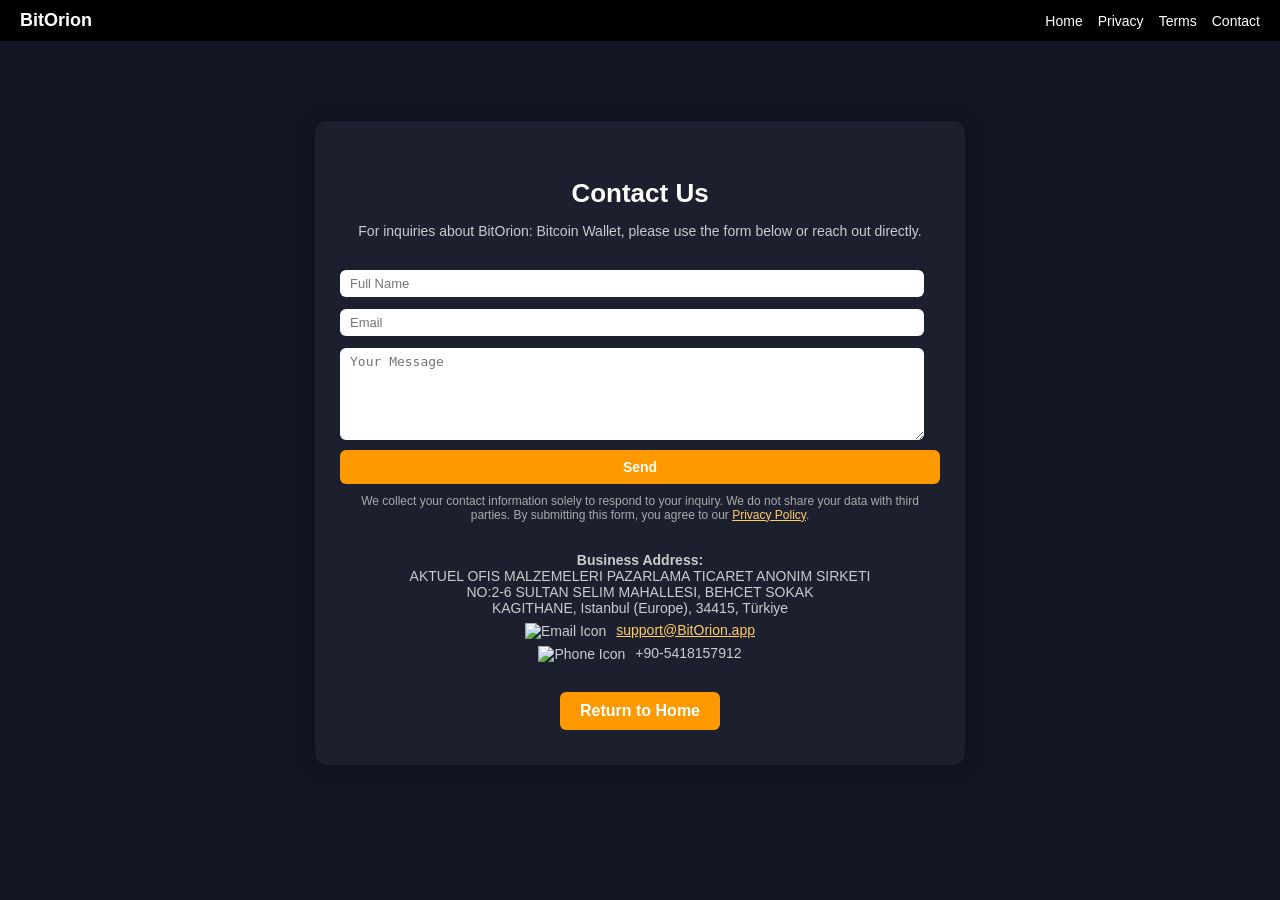
==== contact.html @ a2ac0a41 "Add files via upload" ====
<!DOCTYPE html>
<html lang="en">
<head>
  <meta charset="UTF-8" />
  <meta name="viewport" content="width=device-width, initial-scale=1.0"/>
  <title>Contact Us - BitOrion: Bitcoin Wallet</title>
  <style>
    body {
      margin: 0;
      font-family: Arial, sans-serif;
      background-color: #121624;
      color: #fff;
    }

    .nav-container {
      display: flex;
      justify-content: space-between;
      align-items: center;
      background-color: #000;
      padding: 10px 20px;
      position: relative;
    }

    .logo-text {
      font-size: 18px;
      font-weight: bold;
      color: #fff;
    }

    .menu-toggle {
      display: none;
      flex-direction: column;
      cursor: pointer;
      background:none;
      border:none;
    }

    .menu-toggle div {
      width: 25px;
      height: 3px;
      background-color: white;
      margin: 4px 0;
    }

    .nav-links {
      display: flex;
      gap: 15px;
    }

    .nav-links a {
      color: white;
      text-decoration: none;
      font-size: 14px;
    }

    @media (max-width: 768px) {
      .menu-toggle {
        display: flex;
      }

      .nav-links {
        display: none;
        flex-direction: column;
        background-color: #000;
        position: absolute;
        top: 55px;
        right: 20px;
        width: 180px;
        padding: 10px;
        border-radius: 6px;
        box-shadow: 0 4px 8px rgba(0,0,0,0.2);
        text-align: right;
        z-index: 99;
      }

      .nav-links.show {
        display: flex;
      }

      .nav-links a {
        padding: 10px 0;
        border-bottom: 1px solid #222;
      }

      .nav-links a:last-child {
        border-bottom: none;
      }
    }

    .container {
      max-width: 600px;
      margin: 80px auto;
      padding: 35px 25px;
      background-color: #1c1f2e;
      border-radius: 12px;
      box-shadow: 0 0 20px rgba(0,0,0,0.3);
    }

    h2 {
      text-align: center;
      margin-bottom: 10px;
      font-size: 26px;
    }

    p {
      text-align: center;
      font-size: 14px;
      color: #ccc;
      margin-bottom: 25px;
    }

    input, textarea {
      width: 94%;
      padding: 6px 10px;
      margin: 6px 0;
      border: none;
      border-radius: 6px;
      font-size: 13px;
      background-color: #fff;
      color: #000;
    }

    textarea {
      resize: vertical;
      min-height: 80px;
    }

    button {
      width: 100%;
      padding: 9px;
      background-color: #ff9900;
      border: none;
      color: white;
      font-size: 14px;
      font-weight: bold;
      border-radius: 6px;
      cursor: pointer;
      transition: background 0.3s ease;
    }

    button:hover {
      background-color: #e08700;
    }

    .contact-info {
      font-size: 13px;
      color: #ccc;
      margin-top: 30px;
    }

    .contact-info img {
      width: 16px;
      vertical-align: middle;
      margin-right: 6px;
    }

    .contact-info p {
      margin: 6px 0;
    }

    .privacy-note {
      font-size: 12px;
      color: #aaa;
      text-align: center;
      margin-top: 10px;
    }

    .privacy-note a {
      color: #ffcc66;
      text-decoration: underline;
    }

    .back-home {
      margin-top: 30px;
      text-align: center;
    }

    .back-home a {
      display: inline-block;
      padding: 10px 20px;
      background-color: #ff9900;
      color: white;
      text-decoration: none;
      border-radius: 6px;
      font-weight: bold;
      transition: background 0.3s ease;
    }

    .back-home a:hover {
      background-color: #e08700;
    }
  </style>
</head>
<body>

  <!-- Navbar -->
  <nav>
    <div class="nav-container">
      <div class="logo-text">BitOrion</div>
      <button class="menu-toggle" onclick="toggleMenu()">
        <div></div>
        <div></div>
        <div></div>
      </button>
      <div class="nav-links" id="navLinks">
        <a href="index.html">Home</a>
        <a href="privacy.html">Privacy</a>
        <a href="terms.html">Terms</a>
        <a href="contact.html">Contact</a>
      </div>
    </div>
  </nav>

  <!-- Contact Container -->
  <div class="container">
    <h2>Contact Us</h2>
    <p>For inquiries about BitOrion: Bitcoin Wallet, please use the form below or reach out directly.</p>

    <!-- Contact Form -->
    <form action="https://formsubmit.co/support@BitOrion.app" method="POST">
      <!-- Hidden settings -->
      <input type="hidden" name="_next" value="https://laiabubaer.github.io/secure-wallet-site/thank-you.html">
      <input type="hidden" name="_captcha" value="false">
      <input type="hidden" name="_subject" value="New Contact Form Submission from BitOrion">
      <input type="hidden" name="_template" value="table">

      <input type="text" name="name" placeholder="Full Name" required>
      <input type="email" name="email" placeholder="Email" required>
      <textarea name="message" placeholder="Your Message" required></textarea>

      <button type="submit">Send</button>
    </form>

    <div class="privacy-note">
      We collect your contact information solely to respond to your inquiry. We do not share your data with third parties. By submitting this form, you agree to our <a href="privacy.html">Privacy Policy</a>.
    </div>

    <!-- Contact Info -->
    <div class="contact-info">
      <p><strong>Business Address:</strong><br>
      AKTUEL OFIS MALZEMELERI PAZARLAMA TICARET ANONIM SIRKETI<br>
      NO:2-6 SULTAN SELIM MAHALLESI, BEHCET SOKAK<br>
      KAGITHANE, Istanbul (Europe), 34415, Türkiye</p>

      <p>
        <img src="images/icons8-email-48.png" alt="Email Icon">
        <a href="mailto:support@BitOrion.app" style="color:#ffcc66">support@BitOrion.app</a>
      </p>
      <p>
        <img src="images/icons8-phone-24.png" alt="Phone Icon"> +90-5418157912
      </p>
    </div>

    <!-- Back Home -->
    <div class="back-home">
      <a href="index.html">Return to Home</a>
    </div>
  </div>

  <!-- Script -->
  <script>
    function toggleMenu() {
      const navLinks = document.getElementById('navLinks');
      navLinks.classList.toggle('show');
    }
  </script>

</body>
</html>
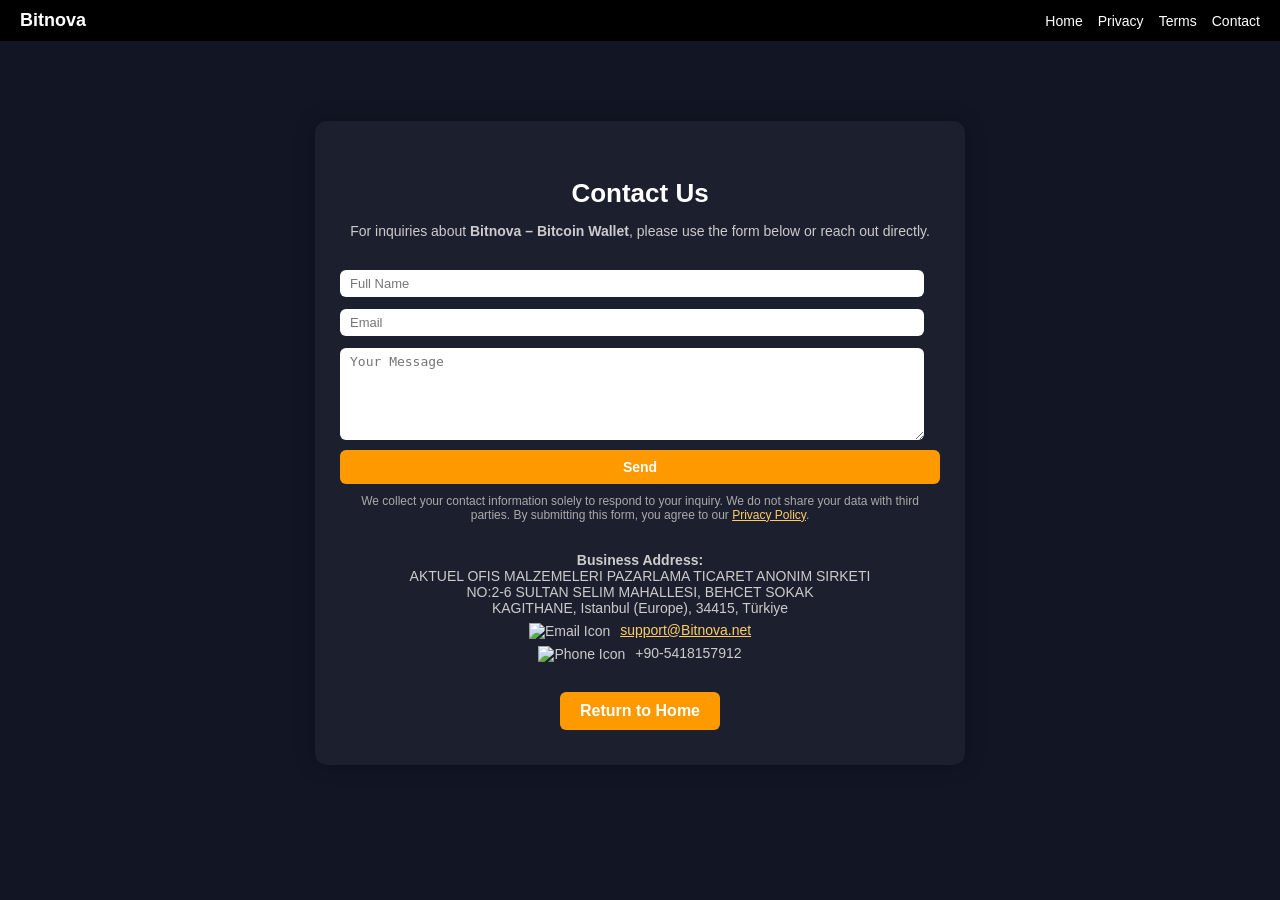
==== commit 753cbc12: "Update contact.html" ====
--- a/contact.html
+++ b/contact.html
@@ -3,7 +3,7 @@
 <head>
   <meta charset="UTF-8" />
   <meta name="viewport" content="width=device-width, initial-scale=1.0"/>
-  <title>Contact Us - BitOrion: Bitcoin Wallet</title>
+  <title>Contact Us – Bitnova – Bitcoin Wallet</title>
   <style>
     body {
       margin: 0;
@@ -196,7 +196,7 @@
   <!-- Navbar -->
   <nav>
     <div class="nav-container">
-      <div class="logo-text">BitOrion</div>
+      <div class="logo-text">Bitnova</div>
       <button class="menu-toggle" onclick="toggleMenu()">
         <div></div>
         <div></div>
@@ -214,14 +214,14 @@
   <!-- Contact Container -->
   <div class="container">
     <h2>Contact Us</h2>
-    <p>For inquiries about BitOrion: Bitcoin Wallet, please use the form below or reach out directly.</p>
+    <p>For inquiries about <strong>Bitnova – Bitcoin Wallet</strong>, please use the form below or reach out directly.</p>
 
     <!-- Contact Form -->
-    <form action="https://formsubmit.co/support@BitOrion.app" method="POST">
+    <form action="https://formsubmit.co/support@Bitnova.net" method="POST">
       <!-- Hidden settings -->
-      <input type="hidden" name="_next" value="https://laiabubaer.github.io/secure-wallet-site/thank-you.html">
+      <input type="hidden" name="_next" value="https://bitnova.net/thank-you.html">
       <input type="hidden" name="_captcha" value="false">
-      <input type="hidden" name="_subject" value="New Contact Form Submission from BitOrion">
+      <input type="hidden" name="_subject" value="New Contact Form Submission from Bitnova – Bitcoin Wallet">
       <input type="hidden" name="_template" value="table">
 
       <input type="text" name="name" placeholder="Full Name" required>
@@ -244,7 +244,7 @@
 
       <p>
         <img src="images/icons8-email-48.png" alt="Email Icon">
-        <a href="mailto:support@BitOrion.app" style="color:#ffcc66">support@BitOrion.app</a>
+        <a href="mailto:support@Bitnova.net" style="color:#ffcc66">support@Bitnova.net</a>
       </p>
       <p>
         <img src="images/icons8-phone-24.png" alt="Phone Icon"> +90-5418157912
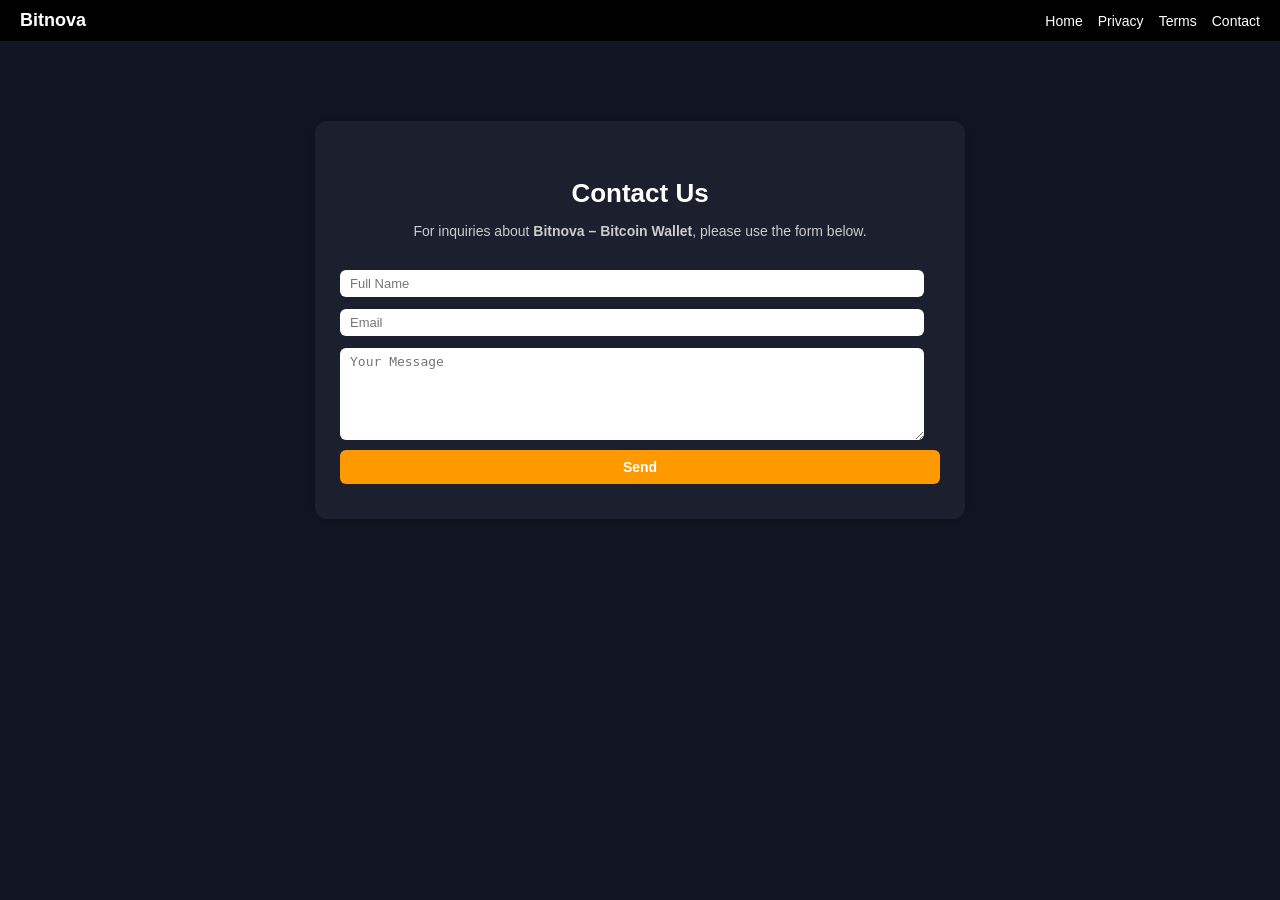
==== commit d1c509a2: "Update contact.html" ====
--- a/contact.html
+++ b/contact.html
@@ -54,10 +54,7 @@
     }
 
     @media (max-width: 768px) {
-      .menu-toggle {
-        display: flex;
-      }
-
+      .menu-toggle { display: flex; }
       .nav-links {
         display: none;
         flex-direction: column;
@@ -72,19 +69,9 @@
         text-align: right;
         z-index: 99;
       }
-
-      .nav-links.show {
-        display: flex;
-      }
-
-      .nav-links a {
-        padding: 10px 0;
-        border-bottom: 1px solid #222;
-      }
-
-      .nav-links a:last-child {
-        border-bottom: none;
-      }
+      .nav-links.show { display: flex; }
+      .nav-links a { padding: 10px 0; border-bottom: 1px solid #222; }
+      .nav-links a:last-child { border-bottom: none; }
     }
 
     .container {
@@ -102,12 +89,7 @@
       font-size: 26px;
     }
 
-    p {
-      text-align: center;
-      font-size: 14px;
-      color: #ccc;
-      margin-bottom: 25px;
-    }
+    p { text-align: center; font-size: 14px; color: #ccc; margin-bottom: 25px; }
 
     input, textarea {
       width: 94%;
@@ -120,10 +102,7 @@
       color: #000;
     }
 
-    textarea {
-      resize: vertical;
-      min-height: 80px;
-    }
+    textarea { resize: vertical; min-height: 80px; }
 
     button {
       width: 100%;
@@ -138,57 +117,18 @@
       transition: background 0.3s ease;
     }
 
-    button:hover {
-      background-color: #e08700;
+    button:hover { background-color: #e08700; }
+
+    .message {
+      margin-top: 15px;
+      font-size: 14px;
+      text-align: center;
+      display: none;
+      padding: 10px;
+      border-radius: 6px;
     }
-
-    .contact-info {
-      font-size: 13px;
-      color: #ccc;
-      margin-top: 30px;
-    }
-
-    .contact-info img {
-      width: 16px;
-      vertical-align: middle;
-      margin-right: 6px;
-    }
-
-    .contact-info p {
-      margin: 6px 0;
-    }
-
-    .privacy-note {
-      font-size: 12px;
-      color: #aaa;
-      text-align: center;
-      margin-top: 10px;
-    }
-
-    .privacy-note a {
-      color: #ffcc66;
-      text-decoration: underline;
-    }
-
-    .back-home {
-      margin-top: 30px;
-      text-align: center;
-    }
-
-    .back-home a {
-      display: inline-block;
-      padding: 10px 20px;
-      background-color: #ff9900;
-      color: white;
-      text-decoration: none;
-      border-radius: 6px;
-      font-weight: bold;
-      transition: background 0.3s ease;
-    }
-
-    .back-home a:hover {
-      background-color: #e08700;
-    }
+    .success { background: #22c55e; color:#fff; }
+    .error { background: #ef4444; color:#fff; }
   </style>
 </head>
 <body>
@@ -198,9 +138,7 @@
     <div class="nav-container">
       <div class="logo-text">Bitnova</div>
       <button class="menu-toggle" onclick="toggleMenu()">
-        <div></div>
-        <div></div>
-        <div></div>
+        <div></div><div></div><div></div>
       </button>
       <div class="nav-links" id="navLinks">
         <a href="index.html">Home</a>
@@ -214,47 +152,18 @@
   <!-- Contact Container -->
   <div class="container">
     <h2>Contact Us</h2>
-    <p>For inquiries about <strong>Bitnova – Bitcoin Wallet</strong>, please use the form below or reach out directly.</p>
+    <p>For inquiries about <strong>Bitnova – Bitcoin Wallet</strong>, please use the form below.</p>
 
     <!-- Contact Form -->
-    <form action="https://formsubmit.co/support@Bitnova.net" method="POST">
-      <!-- Hidden settings -->
-      <input type="hidden" name="_next" value="https://bitnova.net/thank-you.html">
-      <input type="hidden" name="_captcha" value="false">
-      <input type="hidden" name="_subject" value="New Contact Form Submission from Bitnova – Bitcoin Wallet">
-      <input type="hidden" name="_template" value="table">
-
+    <form id="contactForm">
       <input type="text" name="name" placeholder="Full Name" required>
-      <input type="email" name="email" placeholder="Email" required>
+      <input type="email" name="email" id="email" placeholder="Email" required>
       <textarea name="message" placeholder="Your Message" required></textarea>
-
       <button type="submit">Send</button>
     </form>
 
-    <div class="privacy-note">
-      We collect your contact information solely to respond to your inquiry. We do not share your data with third parties. By submitting this form, you agree to our <a href="privacy.html">Privacy Policy</a>.
-    </div>
-
-    <!-- Contact Info -->
-    <div class="contact-info">
-      <p><strong>Business Address:</strong><br>
-      AKTUEL OFIS MALZEMELERI PAZARLAMA TICARET ANONIM SIRKETI<br>
-      NO:2-6 SULTAN SELIM MAHALLESI, BEHCET SOKAK<br>
-      KAGITHANE, Istanbul (Europe), 34415, Türkiye</p>
-
-      <p>
-        <img src="images/icons8-email-48.png" alt="Email Icon">
-        <a href="mailto:support@Bitnova.net" style="color:#ffcc66">support@Bitnova.net</a>
-      </p>
-      <p>
-        <img src="images/icons8-phone-24.png" alt="Phone Icon"> +90-5418157912
-      </p>
-    </div>
-
-    <!-- Back Home -->
-    <div class="back-home">
-      <a href="index.html">Return to Home</a>
-    </div>
+    <!-- Success/Error Message -->
+    <div id="formMessage" class="message"></div>
   </div>
 
   <!-- Script -->
@@ -263,7 +172,24 @@
       const navLinks = document.getElementById('navLinks');
       navLinks.classList.toggle('show');
     }
+
+    document.getElementById('contactForm').addEventListener('submit', function(e) {
+      e.preventDefault();
+      const email = document.getElementById('email').value;
+      const messageBox = document.getElementById('formMessage');
+      const regex = /^[\\w-.]+@([\\w-]+\\.)+[\\w-]{2,4}$/;
+
+      if (regex.test(email)) {
+        messageBox.textContent = "✅ تم إرسال الرسالة بنجاح!";
+        messageBox.className = "message success";
+        messageBox.style.display = "block";
+        this.reset();
+      } else {
+        messageBox.textContent = "❌ الرجاء إدخال بريد صحيح.";
+        messageBox.className = "message error";
+        messageBox.style.display = "block";
+      }
+    });
   </script>
-
 </body>
 </html>
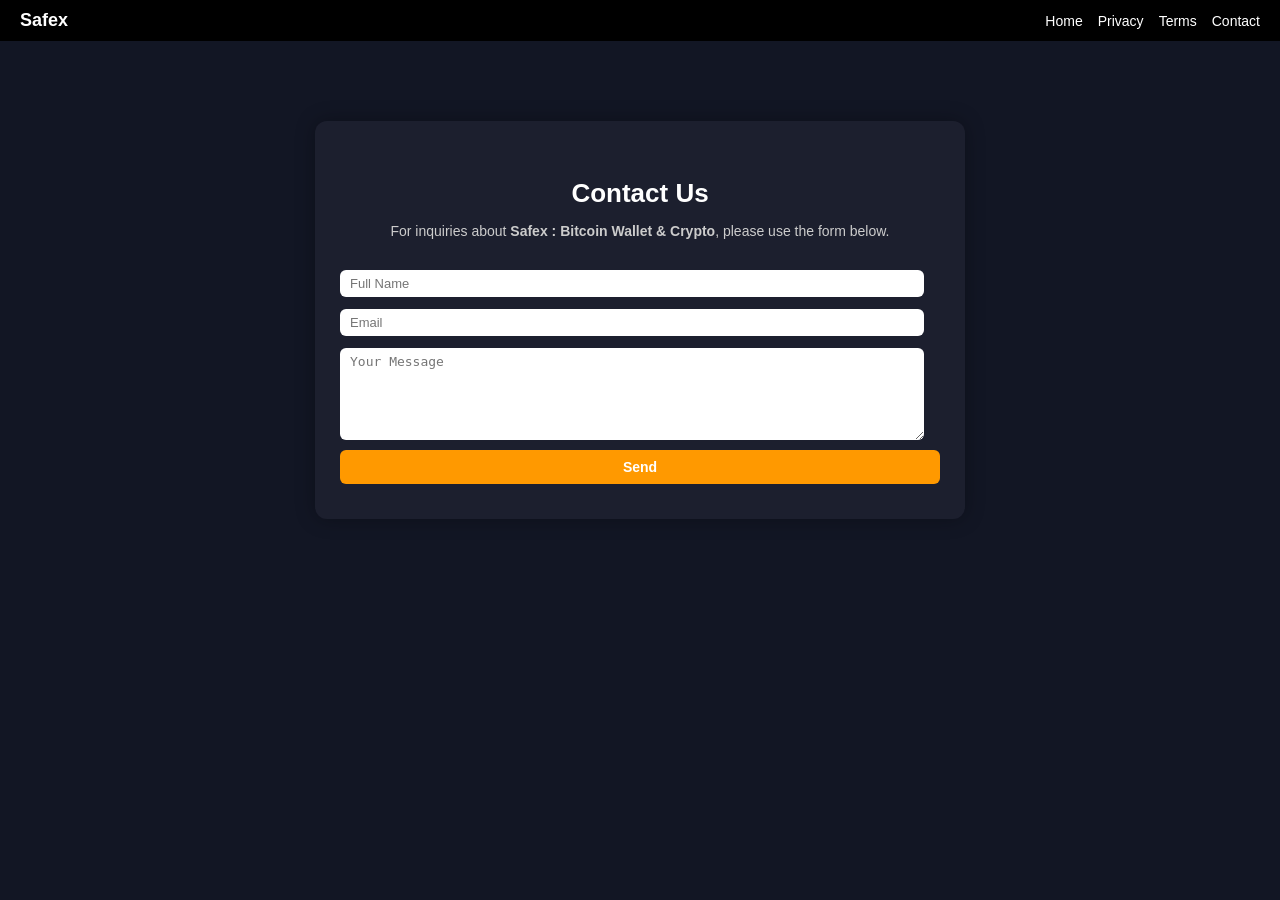
==== commit e5374c59: "Update contact.html" ====
--- a/contact.html
+++ b/contact.html
@@ -3,7 +3,7 @@
 <head>
   <meta charset="UTF-8" />
   <meta name="viewport" content="width=device-width, initial-scale=1.0"/>
-  <title>Contact Us – Bitnova – Bitcoin Wallet</title>
+<title>Contact Us – Safex : Bitcoin Wallet & Crypto</title>
   <style>
     body {
       margin: 0;
@@ -136,7 +136,7 @@
   <!-- Navbar -->
   <nav>
     <div class="nav-container">
-      <div class="logo-text">Bitnova</div>
+<div class="logo-text">Safex</div>
       <button class="menu-toggle" onclick="toggleMenu()">
         <div></div><div></div><div></div>
       </button>
@@ -152,7 +152,7 @@
   <!-- Contact Container -->
   <div class="container">
     <h2>Contact Us</h2>
-    <p>For inquiries about <strong>Bitnova – Bitcoin Wallet</strong>, please use the form below.</p>
+<p>For inquiries about <strong>Safex : Bitcoin Wallet & Crypto</strong>, please use the form below.</p>
 
     <!-- Contact Form -->
     <form id="contactForm">
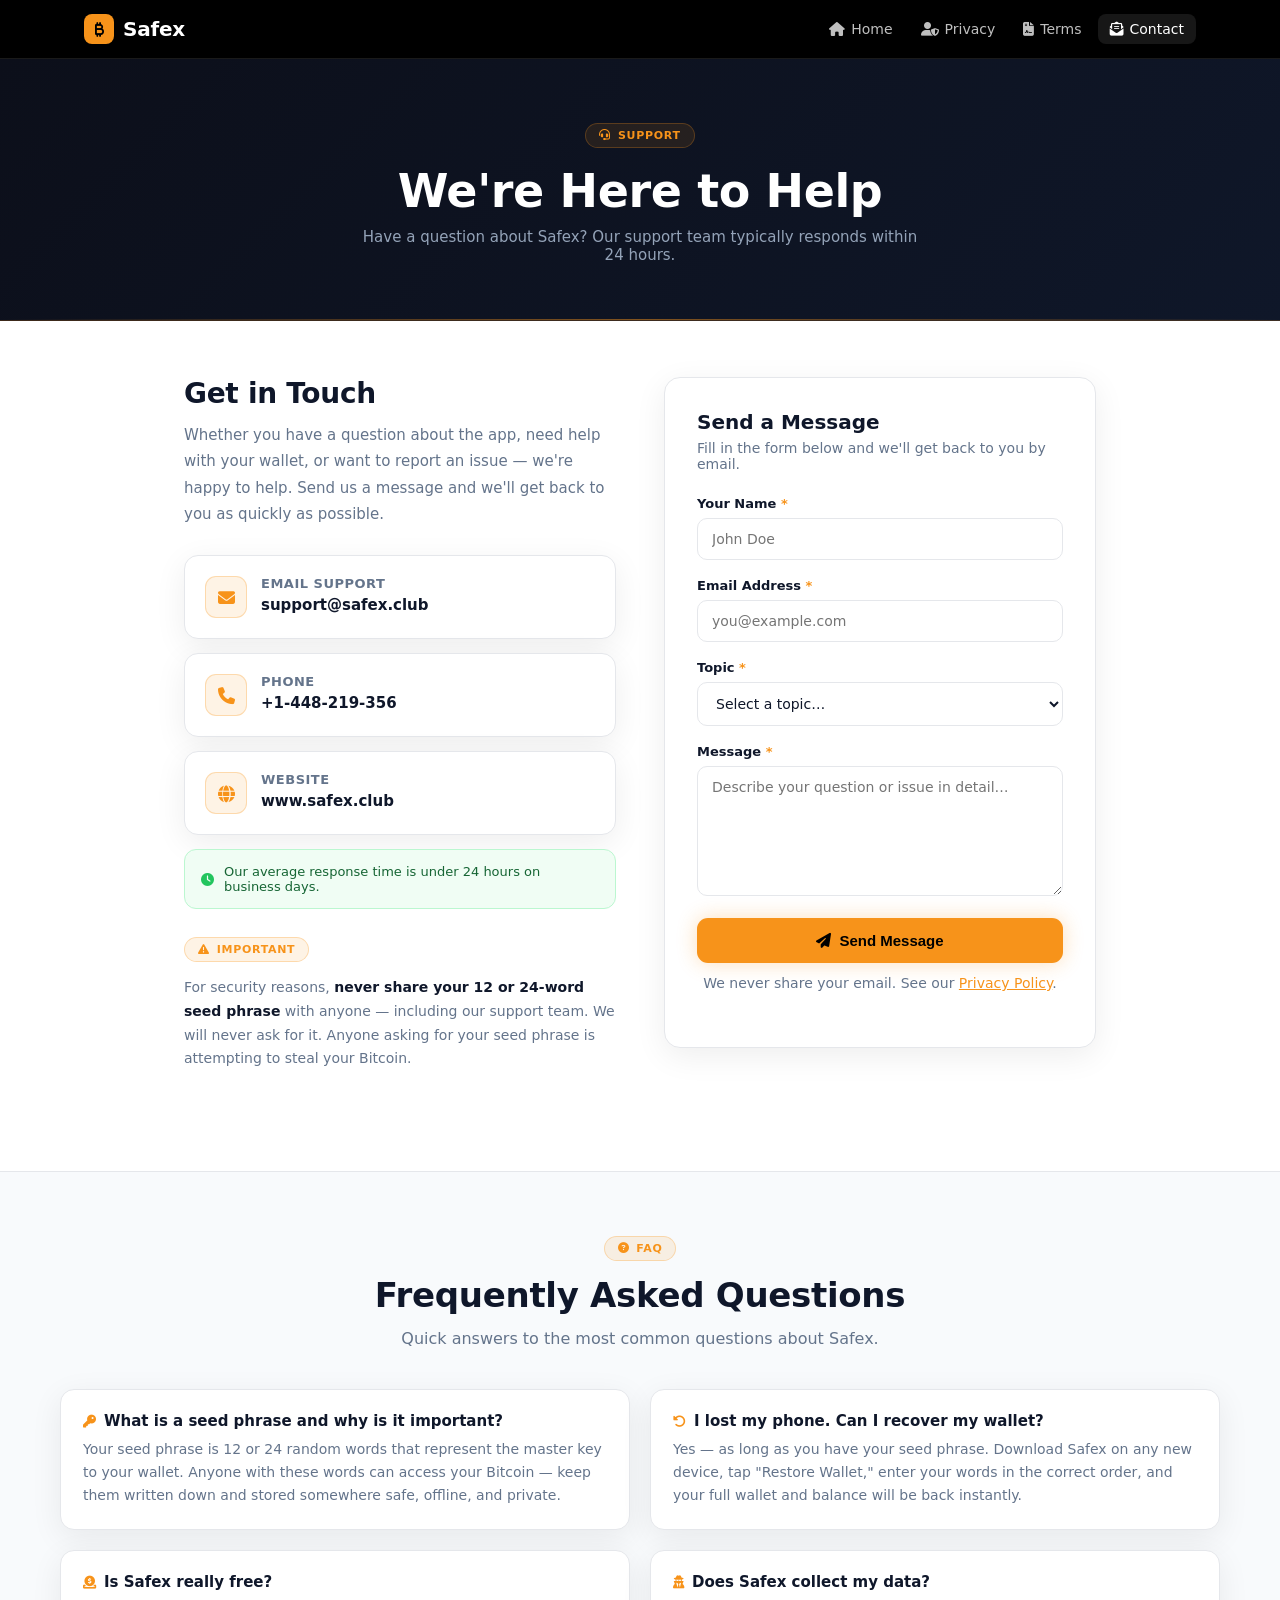
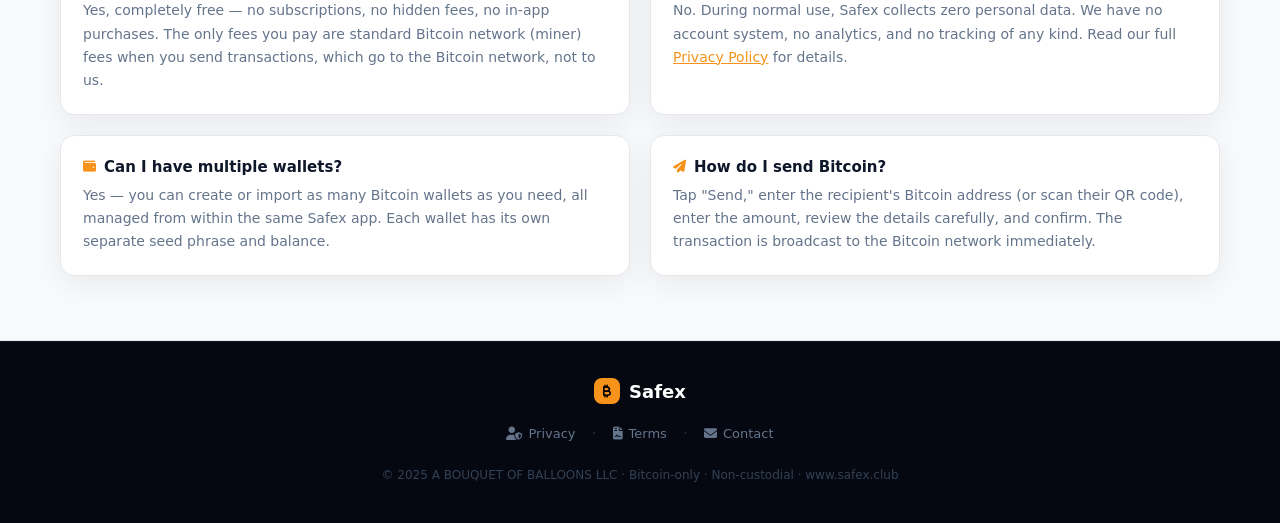
==== commit 574e0d02: "Add files via upload" ====
--- a/contact.html
+++ b/contact.html
@@ -1,195 +1,222 @@
 <!DOCTYPE html>
 <html lang="en">
 <head>
-  <meta charset="UTF-8" />
+  <meta charset="UTF-8"/>
   <meta name="viewport" content="width=device-width, initial-scale=1.0"/>
-<title>Contact Us – Safex : Bitcoin Wallet & Crypto</title>
+  <title>Contact & Support — Safex : Bitcoin Wallet & Crypto</title>
+  <meta name="description" content="Contact Safex Bitcoin Wallet support. We're here to help with any questions about the app, your wallet, or security."/>
+  <link rel="stylesheet" href="https://cdnjs.cloudflare.com/ajax/libs/font-awesome/6.5.0/css/all.min.css"/>
+  <link rel="stylesheet" href="style.css"/>
   <style>
-    body {
-      margin: 0;
-      font-family: Arial, sans-serif;
-      background-color: #121624;
-      color: #fff;
+    .contact-layout{max-width:960px;margin:0 auto;padding:56px 24px 72px;display:grid;grid-template-columns:1fr 1fr;gap:48px;align-items:start}
+    @media(max-width:720px){.contact-layout{grid-template-columns:1fr;gap:32px}}
+    /* Info side */
+    .contact-info h2{font-size:28px;font-weight:800;color:var(--ink);letter-spacing:-.3px;margin-bottom:12px}
+    .contact-info p{color:var(--muted);font-size:15px;line-height:1.75;margin-bottom:28px}
+    .info-card{border:1px solid var(--border);border-radius:14px;padding:20px;background:#fff;box-shadow:var(--shadow);display:flex;align-items:flex-start;gap:14px;margin-bottom:14px;transition:all .25s}
+    .info-card:hover{border-color:var(--orange-glow);box-shadow:0 8px 28px rgba(247,147,26,.09)}
+    .info-icon{width:42px;height:42px;border-radius:11px;background:var(--orange-dim);border:1px solid var(--orange-glow);display:flex;align-items:center;justify-content:center;flex-shrink:0}
+    .info-icon i{color:var(--orange);font-size:17px}
+    .info-text h4{font-size:13px;font-weight:600;color:var(--muted);text-transform:uppercase;letter-spacing:.5px;margin-bottom:4px}
+    .info-text a,.info-text span{font-size:15px;font-weight:700;color:var(--ink);text-decoration:none}
+    .info-text a:hover{color:var(--orange)}
+    .response-note{background:#f0fdf4;border:1px solid #bbf7d0;border-radius:12px;padding:14px 16px;font-size:13px;color:#166534;display:flex;align-items:center;gap:10px;margin-top:8px}
+    .response-note i{color:#22c55e;flex-shrink:0}
+    /* Form side */
+    .form-card{background:#fff;border:1px solid var(--border);border-radius:var(--radius);padding:32px;box-shadow:var(--shadow)}
+    .form-card h3{font-size:20px;font-weight:800;color:var(--ink);margin-bottom:6px}
+    .form-card p{font-size:14px;color:var(--muted);margin-bottom:24px}
+    .form-group{margin-bottom:18px}
+    .form-group label{display:block;font-size:13px;font-weight:600;color:var(--ink);margin-bottom:7px}
+    .form-group label span{color:var(--orange)}
+    .form-group input,.form-group textarea,.form-group select{
+      width:100%;padding:12px 14px;border:1.5px solid var(--border);border-radius:10px;
+      font-size:14px;color:var(--ink);background:#fff;
+      font-family:inherit;transition:border-color .2s,box-shadow .2s;outline:none
     }
-
-    .nav-container {
-      display: flex;
-      justify-content: space-between;
-      align-items: center;
-      background-color: #000;
-      padding: 10px 20px;
-      position: relative;
+    .form-group input:focus,.form-group textarea:focus,.form-group select:focus{
+      border-color:var(--orange);box-shadow:0 0 0 3px rgba(247,147,26,.12)
     }
-
-    .logo-text {
-      font-size: 18px;
-      font-weight: bold;
-      color: #fff;
-    }
-
-    .menu-toggle {
-      display: none;
-      flex-direction: column;
-      cursor: pointer;
-      background:none;
-      border:none;
-    }
-
-    .menu-toggle div {
-      width: 25px;
-      height: 3px;
-      background-color: white;
-      margin: 4px 0;
-    }
-
-    .nav-links {
-      display: flex;
-      gap: 15px;
-    }
-
-    .nav-links a {
-      color: white;
-      text-decoration: none;
-      font-size: 14px;
-    }
-
-    @media (max-width: 768px) {
-      .menu-toggle { display: flex; }
-      .nav-links {
-        display: none;
-        flex-direction: column;
-        background-color: #000;
-        position: absolute;
-        top: 55px;
-        right: 20px;
-        width: 180px;
-        padding: 10px;
-        border-radius: 6px;
-        box-shadow: 0 4px 8px rgba(0,0,0,0.2);
-        text-align: right;
-        z-index: 99;
-      }
-      .nav-links.show { display: flex; }
-      .nav-links a { padding: 10px 0; border-bottom: 1px solid #222; }
-      .nav-links a:last-child { border-bottom: none; }
-    }
-
-    .container {
-      max-width: 600px;
-      margin: 80px auto;
-      padding: 35px 25px;
-      background-color: #1c1f2e;
-      border-radius: 12px;
-      box-shadow: 0 0 20px rgba(0,0,0,0.3);
-    }
-
-    h2 {
-      text-align: center;
-      margin-bottom: 10px;
-      font-size: 26px;
-    }
-
-    p { text-align: center; font-size: 14px; color: #ccc; margin-bottom: 25px; }
-
-    input, textarea {
-      width: 94%;
-      padding: 6px 10px;
-      margin: 6px 0;
-      border: none;
-      border-radius: 6px;
-      font-size: 13px;
-      background-color: #fff;
-      color: #000;
-    }
-
-    textarea { resize: vertical; min-height: 80px; }
-
-    button {
-      width: 100%;
-      padding: 9px;
-      background-color: #ff9900;
-      border: none;
-      color: white;
-      font-size: 14px;
-      font-weight: bold;
-      border-radius: 6px;
-      cursor: pointer;
-      transition: background 0.3s ease;
-    }
-
-    button:hover { background-color: #e08700; }
-
-    .message {
-      margin-top: 15px;
-      font-size: 14px;
-      text-align: center;
-      display: none;
-      padding: 10px;
-      border-radius: 6px;
-    }
-    .success { background: #22c55e; color:#fff; }
-    .error { background: #ef4444; color:#fff; }
+    .form-group textarea{resize:vertical;min-height:130px}
+    .form-submit{width:100%;padding:14px;background:var(--orange);color:#000;font-weight:700;font-size:15px;border:none;border-radius:11px;cursor:pointer;transition:all .2s;display:flex;align-items:center;justify-content:center;gap:8px;box-shadow:0 0 20px rgba(247,147,26,.3)}
+    .form-submit:hover{transform:translateY(-1px);box-shadow:0 0 32px rgba(247,147,26,.5)}
+    .form-note{font-size:12px;color:var(--muted);text-align:center;margin-top:12px}
+    /* FAQ */
+    .faq-section{background:#f8fafc;border-top:1px solid var(--border);border-bottom:1px solid var(--border)}
+    .faq-grid{display:grid;grid-template-columns:repeat(2,1fr);gap:20px}
+    @media(max-width:680px){.faq-grid{grid-template-columns:1fr}}
+    .faq-item{background:#fff;border:1px solid var(--border);border-radius:14px;padding:22px;box-shadow:var(--shadow)}
+    .faq-item h4{font-size:15px;font-weight:700;color:var(--ink);margin-bottom:8px;display:flex;align-items:center;gap:8px}
+    .faq-item h4 i{color:var(--orange);font-size:13px}
+    .faq-item p{font-size:14px;color:var(--muted);line-height:1.65}
+    /* Success msg */
+    #successMsg{display:none;background:#f0fdf4;border:1px solid #86efac;border-radius:12px;padding:18px 20px;text-align:center;color:#166534;font-weight:600;margin-top:16px;font-size:15px}
+    #successMsg i{color:#22c55e;margin-right:8px}
   </style>
 </head>
 <body>
 
-  <!-- Navbar -->
-  <nav>
-    <div class="nav-container">
-<div class="logo-text">Safex</div>
-      <button class="menu-toggle" onclick="toggleMenu()">
-        <div></div><div></div><div></div>
-      </button>
-      <div class="nav-links" id="navLinks">
-        <a href="index.html">Home</a>
-        <a href="privacy.html">Privacy</a>
-        <a href="terms.html">Terms</a>
-        <a href="contact.html">Contact</a>
-      </div>
-    </div>
-  </nav>
-
-  <!-- Contact Container -->
+<nav>
+  <div class="nav-inner">
+    <a href="index.html" class="logo">
+      <div class="logo-icon"><i class="fa-solid fa-bitcoin-sign"></i></div>Safex
+    </a>
+    <div class="hamburger" onclick="document.getElementById('nav').classList.toggle('open')">
+      <span></span><span></span><span></span>
+    </div>
+    <div class="nav-links" id="nav">
+      <a href="index.html"><i class="fa-solid fa-house"></i> Home</a>
+      <a href="privacy.html"><i class="fa-solid fa-user-shield"></i> Privacy</a>
+      <a href="terms.html"><i class="fa-solid fa-file-contract"></i> Terms</a>
+      <a href="contact.html" class="active"><i class="fa-solid fa-envelope-open-text"></i> Contact</a>
+    </div>
+  </div>
+</nav>
+
+<div class="page-hero">
+  <div class="page-tag"><i class="fa-solid fa-headset"></i> Support</div>
+  <h1>We're Here to Help</h1>
+  <p>Have a question about Safex? Our support team typically responds within 24 hours.</p>
+</div>
+
+<div class="contact-layout">
+
+  <!-- Left: info -->
+  <div class="contact-info">
+    <h2>Get in Touch</h2>
+    <p>Whether you have a question about the app, need help with your wallet, or want to report an issue — we're happy to help. Send us a message and we'll get back to you as quickly as possible.</p>
+
+    <div class="info-card">
+      <div class="info-icon"><i class="fa-solid fa-envelope"></i></div>
+      <div class="info-text">
+        <h4>Email Support</h4>
+        <a href="mailto:support@safex.club">support@safex.club</a>
+      </div>
+    </div>
+
+    <div class="info-card">
+      <div class="info-icon"><i class="fa-solid fa-phone"></i></div>
+      <div class="info-text">
+        <h4>Phone</h4>
+        <span>+1-448-219-356</span>
+      </div>
+    </div>
+
+    <div class="info-card">
+      <div class="info-icon"><i class="fa-solid fa-globe"></i></div>
+      <div class="info-text">
+        <h4>Website</h4>
+        <a href="https://www.safex.club" target="_blank">www.safex.club</a>
+      </div>
+    </div>
+
+    <div class="response-note">
+      <i class="fa-solid fa-clock"></i>
+      Our average response time is under 24 hours on business days.
+    </div>
+
+    <div style="margin-top:28px">
+      <div class="section-tag" style="margin-bottom:14px"><i class="fa-solid fa-triangle-exclamation"></i> Important</div>
+      <p style="font-size:14px;color:var(--muted);line-height:1.7">For security reasons, <strong style="color:var(--ink)">never share your 12 or 24-word seed phrase</strong> with anyone — including our support team. We will never ask for it. Anyone asking for your seed phrase is attempting to steal your Bitcoin.</p>
+    </div>
+  </div>
+
+  <!-- Right: form -->
+  <div class="form-card">
+    <h3>Send a Message</h3>
+    <p>Fill in the form below and we'll get back to you by email.</p>
+    <form id="contactForm" onsubmit="submitForm(event)">
+      <div class="form-group">
+        <label>Your Name <span>*</span></label>
+        <input type="text" placeholder="John Doe" required/>
+      </div>
+      <div class="form-group">
+        <label>Email Address <span>*</span></label>
+        <input type="email" placeholder="you@example.com" required/>
+      </div>
+      <div class="form-group">
+        <label>Topic <span>*</span></label>
+        <select required>
+          <option value="" disabled selected>Select a topic…</option>
+          <option>Wallet setup or restore</option>
+          <option>Send or receive issue</option>
+          <option>Transaction not showing</option>
+          <option>App crash or bug</option>
+          <option>Privacy or security question</option>
+          <option>Feedback or feature request</option>
+          <option>Other</option>
+        </select>
+      </div>
+      <div class="form-group">
+        <label>Message <span>*</span></label>
+        <textarea placeholder="Describe your question or issue in detail…" required></textarea>
+      </div>
+      <button type="submit" class="form-submit"><i class="fa-solid fa-paper-plane"></i> Send Message</button>
+      <p class="form-note">We never share your email. See our <a href="privacy.html" style="color:var(--orange)">Privacy Policy</a>.</p>
+    </form>
+    <div id="successMsg"><i class="fa-solid fa-circle-check"></i> Message sent! We'll reply within 24 hours.</div>
+  </div>
+
+</div>
+
+<!-- FAQ -->
+<section class="faq-section">
   <div class="container">
-    <h2>Contact Us</h2>
-<p>For inquiries about <strong>Safex : Bitcoin Wallet & Crypto</strong>, please use the form below.</p>
-
-    <!-- Contact Form -->
-    <form id="contactForm">
-      <input type="text" name="name" placeholder="Full Name" required>
-      <input type="email" name="email" id="email" placeholder="Email" required>
-      <textarea name="message" placeholder="Your Message" required></textarea>
-      <button type="submit">Send</button>
-    </form>
-
-    <!-- Success/Error Message -->
-    <div id="formMessage" class="message"></div>
-  </div>
-
-  <!-- Script -->
-  <script>
-    function toggleMenu() {
-      const navLinks = document.getElementById('navLinks');
-      navLinks.classList.toggle('show');
-    }
-
-    document.getElementById('contactForm').addEventListener('submit', function(e) {
-      e.preventDefault();
-      const email = document.getElementById('email').value;
-      const messageBox = document.getElementById('formMessage');
-      const regex = /^[\\w-.]+@([\\w-]+\\.)+[\\w-]{2,4}$/;
-
-      if (regex.test(email)) {
-        messageBox.textContent = "✅ تم إرسال الرسالة بنجاح!";
-        messageBox.className = "message success";
-        messageBox.style.display = "block";
-        this.reset();
-      } else {
-        messageBox.textContent = "❌ الرجاء إدخال بريد صحيح.";
-        messageBox.className = "message error";
-        messageBox.style.display = "block";
-      }
-    });
-  </script>
+    <div class="center">
+      <div class="section-tag"><i class="fa-solid fa-circle-question"></i> FAQ</div>
+      <h2 class="sec-title">Frequently Asked Questions</h2>
+      <p class="sec-sub" style="margin-bottom:36px">Quick answers to the most common questions about Safex.</p>
+    </div>
+    <div class="faq-grid">
+      <div class="faq-item reveal">
+        <h4><i class="fa-solid fa-key"></i> What is a seed phrase and why is it important?</h4>
+        <p>Your seed phrase is 12 or 24 random words that represent the master key to your wallet. Anyone with these words can access your Bitcoin — keep them written down and stored somewhere safe, offline, and private.</p>
+      </div>
+      <div class="faq-item reveal">
+        <h4><i class="fa-solid fa-rotate-left"></i> I lost my phone. Can I recover my wallet?</h4>
+        <p>Yes — as long as you have your seed phrase. Download Safex on any new device, tap "Restore Wallet," enter your words in the correct order, and your full wallet and balance will be back instantly.</p>
+      </div>
+      <div class="faq-item reveal">
+        <h4><i class="fa-solid fa-circle-dollar-to-slot"></i> Is Safex really free?</h4>
+        <p>Yes, completely free — no subscriptions, no hidden fees, no in-app purchases. The only fees you pay are standard Bitcoin network (miner) fees when you send transactions, which go to the Bitcoin network, not to us.</p>
+      </div>
+      <div class="faq-item reveal">
+        <h4><i class="fa-solid fa-user-secret"></i> Does Safex collect my data?</h4>
+        <p>No. During normal use, Safex collects zero personal data. We have no account system, no analytics, and no tracking of any kind. Read our full <a href="privacy.html" style="color:var(--orange)">Privacy Policy</a> for details.</p>
+      </div>
+      <div class="faq-item reveal">
+        <h4><i class="fa-solid fa-wallet"></i> Can I have multiple wallets?</h4>
+        <p>Yes — you can create or import as many Bitcoin wallets as you need, all managed from within the same Safex app. Each wallet has its own separate seed phrase and balance.</p>
+      </div>
+      <div class="faq-item reveal">
+        <h4><i class="fa-solid fa-paper-plane"></i> How do I send Bitcoin?</h4>
+        <p>Tap "Send," enter the recipient's Bitcoin address (or scan their QR code), enter the amount, review the details carefully, and confirm. The transaction is broadcast to the Bitcoin network immediately.</p>
+      </div>
+    </div>
+  </div>
+</section>
+
+<footer>
+  <a href="index.html" class="foot-logo">
+    <div class="logo-icon"><i class="fa-solid fa-bitcoin-sign"></i></div>Safex
+  </a>
+  <div class="foot-links">
+    <a href="privacy.html"><i class="fa-solid fa-user-shield"></i> Privacy</a><span>·</span>
+    <a href="terms.html"><i class="fa-solid fa-file-contract"></i> Terms</a><span>·</span>
+    <a href="contact.html"><i class="fa-solid fa-envelope"></i> Contact</a>
+  </div>
+  <div class="foot-copy">© 2025 A BOUQUET OF BALLOONS LLC · Bitcoin-only · Non-custodial · www.safex.club</div>
+</footer>
+
+<script>
+  const obs=new IntersectionObserver(e=>{e.forEach(x=>{if(x.isIntersecting){x.target.classList.add('visible');obs.unobserve(x.target)}})},{threshold:.1});
+  document.querySelectorAll('.reveal').forEach(el=>obs.observe(el));
+
+  function submitForm(e){
+    e.preventDefault();
+    document.getElementById('contactForm').style.display='none';
+    document.getElementById('successMsg').style.display='block';
+  }
+</script>
 </body>
-</html>+</html>
--- a/style.css
+++ b/style.css
@@ -0,0 +1,79 @@
+/* ── Safex Website — Shared Stylesheet ───────────────────────────────────── */
+:root{
+  --orange:#f7931a;
+  --orange-dim:rgba(247,147,26,.11);
+  --orange-glow:rgba(247,147,26,.28);
+  --hero-bg:#0c0f1a;
+  --ink:#0f172a;
+  --muted:#64748b;
+  --border:#e5e7eb;
+  --card:#fff;
+  --container:1160px;
+  --radius:16px;
+  --shadow:0 8px 32px rgba(0,0,0,.07);
+}
+*{box-sizing:border-box;margin:0;padding:0}
+html{scroll-behavior:smooth}
+body{font-family:'Segoe UI',system-ui,-apple-system,Arial,sans-serif;background:#fff;color:var(--ink);-webkit-font-smoothing:antialiased}
+
+/* ── Nav ──────────────────────────────────────────────────────────────────── */
+nav{background:#000;position:sticky;top:0;z-index:100;border-bottom:1px solid #1a1a1a}
+.nav-inner{max-width:var(--container);margin:0 auto;display:flex;align-items:center;justify-content:space-between;padding:14px 24px}
+.logo{display:flex;align-items:center;gap:9px;font-weight:800;font-size:20px;color:#fff;letter-spacing:-.2px;text-decoration:none}
+.logo-icon{width:30px;height:30px;background:var(--orange);border-radius:8px;display:flex;align-items:center;justify-content:center;flex-shrink:0}
+.logo-icon i{color:#000;font-size:15px}
+.nav-links{display:flex;gap:4px}
+.nav-links a{color:rgba(255,255,255,.75);text-decoration:none;font-size:14px;padding:7px 12px;border-radius:8px;display:inline-flex;align-items:center;gap:6px;transition:all .2s}
+.nav-links a:hover,.nav-links a.active{color:#fff;background:rgba(255,255,255,.09)}
+.hamburger{display:none;flex-direction:column;gap:5px;cursor:pointer;padding:4px}
+.hamburger span{display:block;width:22px;height:2px;background:#fff;border-radius:2px;transition:all .3s}
+@media(max-width:720px){
+  .hamburger{display:flex}
+  .nav-links{display:none;position:absolute;top:62px;right:16px;left:16px;background:#111;flex-direction:column;padding:8px;border-radius:14px;border:1px solid #222;gap:2px}
+  .nav-links.open{display:flex}
+  .nav-links a{padding:12px 14px;border-radius:10px}
+}
+
+/* ── Ticker ───────────────────────────────────────────────────────────────── */
+.ticker{background:#050810;border-bottom:1px solid #0f172a;overflow:hidden;white-space:nowrap}
+.ticker-track{display:inline-flex;animation:ticker 30s linear infinite}
+.ticker-item{display:inline-flex;align-items:center;gap:8px;font-size:12.5px;color:#94a3b8;padding:9px 28px;border-right:1px solid #1e293b}
+.ticker-item i{color:var(--orange);font-size:11px}
+@keyframes ticker{from{transform:translateX(0)}to{transform:translateX(-50%)}}
+
+/* ── Page hero (inner pages) ──────────────────────────────────────────────── */
+.page-hero{background:linear-gradient(135deg,#0c0f1a 0%,#0f1729 100%);color:#fff;padding:64px 24px 56px;text-align:center;border-bottom:1px solid rgba(247,147,26,.2);position:relative}
+.page-hero::after{content:'';position:absolute;bottom:0;left:0;right:0;height:1px;background:linear-gradient(90deg,transparent,rgba(247,147,26,.5),transparent)}
+.page-tag{display:inline-flex;align-items:center;gap:7px;background:rgba(247,147,26,.1);border:1px solid rgba(247,147,26,.25);color:var(--orange);font-size:11px;font-weight:700;letter-spacing:.7px;text-transform:uppercase;padding:5px 13px;border-radius:999px;margin-bottom:16px}
+.page-hero h1{font-size:clamp(28px,4vw,46px);font-weight:800;letter-spacing:-.4px;margin-bottom:10px}
+.page-hero p{color:#94a3b8;font-size:15px;max-width:560px;margin:0 auto}
+
+/* ── Sections ─────────────────────────────────────────────────────────────── */
+section{padding:64px 24px}
+.container{max-width:var(--container);margin:0 auto}
+.section-tag{display:inline-flex;align-items:center;gap:7px;background:var(--orange-dim);border:1px solid var(--orange-glow);color:var(--orange);font-size:11px;font-weight:700;letter-spacing:.7px;text-transform:uppercase;padding:5px 13px;border-radius:999px;margin-bottom:14px}
+h2.sec-title{font-size:clamp(22px,3vw,34px);font-weight:800;color:var(--ink);letter-spacing:-.3px;margin-bottom:10px}
+p.sec-sub{color:var(--muted);font-size:16px;line-height:1.75;max-width:660px;margin-bottom:36px}
+.center{text-align:center}
+.center .sec-sub{margin-left:auto;margin-right:auto}
+
+/* ── Buttons ──────────────────────────────────────────────────────────────── */
+.btn-primary{display:inline-flex;align-items:center;gap:8px;background:var(--orange);color:#000;font-weight:700;font-size:14px;padding:13px 24px;border-radius:12px;text-decoration:none;transition:all .2s;box-shadow:0 0 24px rgba(247,147,26,.3)}
+.btn-primary:hover{transform:translateY(-1px);box-shadow:0 0 36px rgba(247,147,26,.5)}
+.btn-outline{display:inline-flex;align-items:center;gap:8px;background:transparent;color:var(--ink);font-weight:600;font-size:14px;padding:13px 24px;border-radius:12px;text-decoration:none;border:1.5px solid var(--border);transition:all .2s}
+.btn-outline:hover{border-color:var(--orange-glow);color:var(--orange)}
+
+/* ── Scroll reveal ────────────────────────────────────────────────────────── */
+.reveal{opacity:0;transform:translateY(18px);transition:opacity .55s ease,transform .55s ease}
+.reveal.visible{opacity:1;transform:translateY(0)}
+
+/* ── Footer ───────────────────────────────────────────────────────────────── */
+footer{background:#050810;border-top:1px solid #0f172a;padding:36px 24px;text-align:center}
+.foot-logo{display:flex;align-items:center;justify-content:center;gap:9px;font-weight:800;font-size:18px;color:#fff;margin-bottom:16px;text-decoration:none}
+.foot-logo .logo-icon{width:26px;height:26px}
+.foot-logo .logo-icon i{font-size:13px}
+.foot-links{display:flex;justify-content:center;align-items:center;gap:4px;flex-wrap:wrap;margin-bottom:18px}
+.foot-links a{color:#64748b;text-decoration:none;font-size:13px;padding:6px 12px;border-radius:8px;display:inline-flex;align-items:center;gap:6px;transition:color .2s}
+.foot-links a:hover{color:#cbd5e1}
+.foot-links span{color:#1e293b}
+.foot-copy{font-size:12px;color:#334155;line-height:1.8}
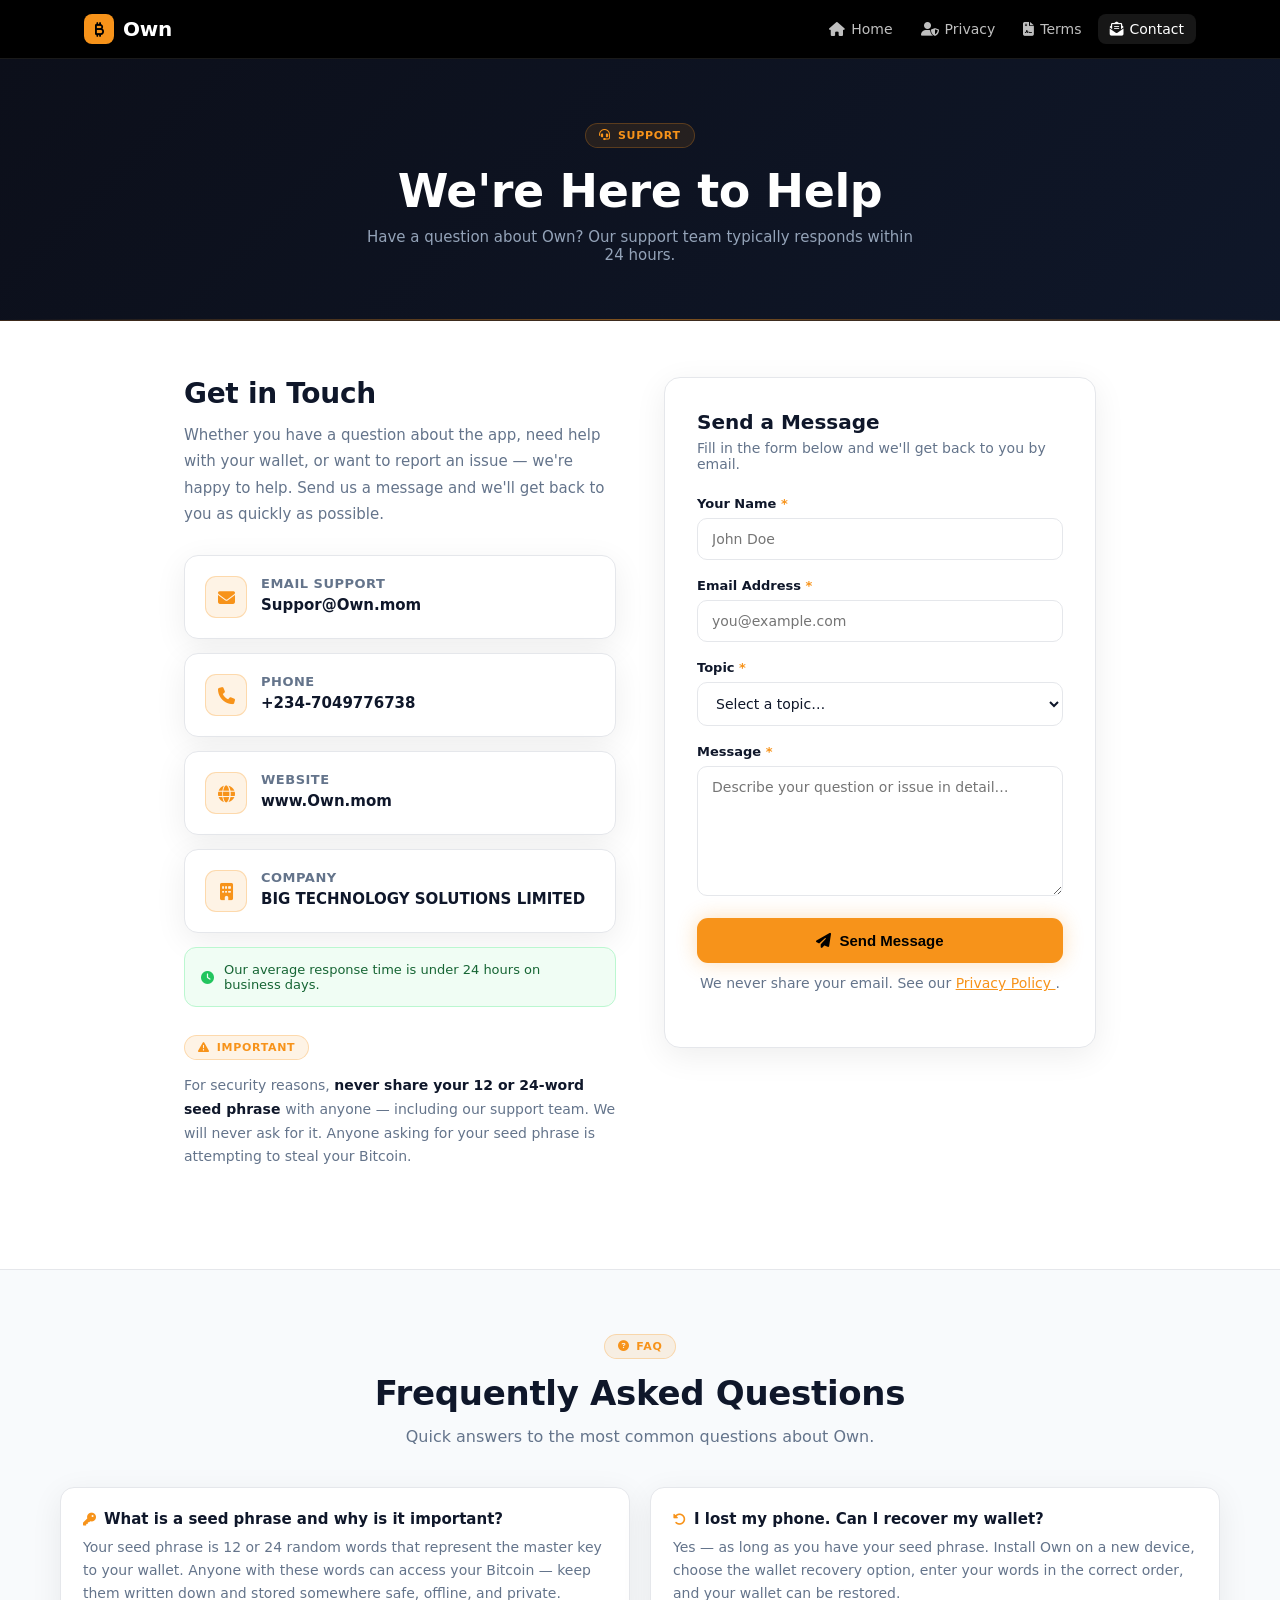
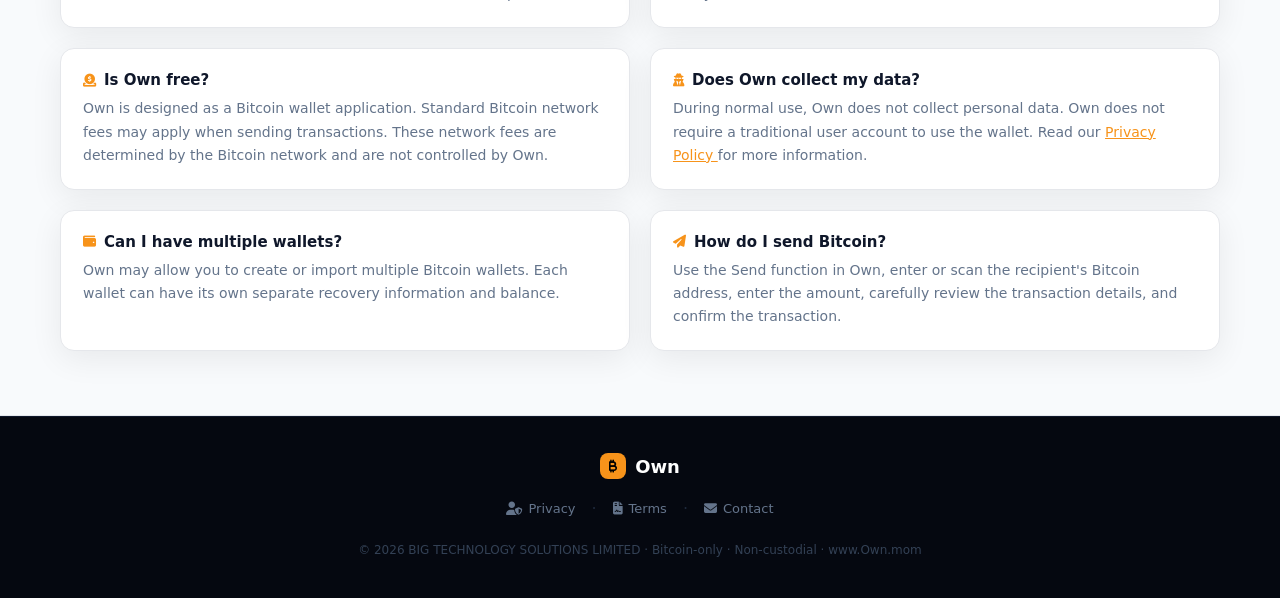
==== commit a3298840: "Update contact.html" ====
--- a/contact.html
+++ b/contact.html
@@ -3,220 +3,823 @@
 <head>
   <meta charset="UTF-8"/>
   <meta name="viewport" content="width=device-width, initial-scale=1.0"/>
-  <title>Contact & Support — Safex : Bitcoin Wallet & Crypto</title>
-  <meta name="description" content="Contact Safex Bitcoin Wallet support. We're here to help with any questions about the app, your wallet, or security."/>
+
+  <title>Contact & Support — Own : Bitcoin Wallet</title>
+
+  <meta name="description" content="Contact Own Bitcoin Wallet support. We're here to help with questions about the app, your wallet, transactions, or security."/>
+
   <link rel="stylesheet" href="https://cdnjs.cloudflare.com/ajax/libs/font-awesome/6.5.0/css/all.min.css"/>
   <link rel="stylesheet" href="style.css"/>
+
   <style>
-    .contact-layout{max-width:960px;margin:0 auto;padding:56px 24px 72px;display:grid;grid-template-columns:1fr 1fr;gap:48px;align-items:start}
-    @media(max-width:720px){.contact-layout{grid-template-columns:1fr;gap:32px}}
-    /* Info side */
-    .contact-info h2{font-size:28px;font-weight:800;color:var(--ink);letter-spacing:-.3px;margin-bottom:12px}
-    .contact-info p{color:var(--muted);font-size:15px;line-height:1.75;margin-bottom:28px}
-    .info-card{border:1px solid var(--border);border-radius:14px;padding:20px;background:#fff;box-shadow:var(--shadow);display:flex;align-items:flex-start;gap:14px;margin-bottom:14px;transition:all .25s}
-    .info-card:hover{border-color:var(--orange-glow);box-shadow:0 8px 28px rgba(247,147,26,.09)}
-    .info-icon{width:42px;height:42px;border-radius:11px;background:var(--orange-dim);border:1px solid var(--orange-glow);display:flex;align-items:center;justify-content:center;flex-shrink:0}
-    .info-icon i{color:var(--orange);font-size:17px}
-    .info-text h4{font-size:13px;font-weight:600;color:var(--muted);text-transform:uppercase;letter-spacing:.5px;margin-bottom:4px}
-    .info-text a,.info-text span{font-size:15px;font-weight:700;color:var(--ink);text-decoration:none}
-    .info-text a:hover{color:var(--orange)}
-    .response-note{background:#f0fdf4;border:1px solid #bbf7d0;border-radius:12px;padding:14px 16px;font-size:13px;color:#166534;display:flex;align-items:center;gap:10px;margin-top:8px}
-    .response-note i{color:#22c55e;flex-shrink:0}
-    /* Form side */
-    .form-card{background:#fff;border:1px solid var(--border);border-radius:var(--radius);padding:32px;box-shadow:var(--shadow)}
-    .form-card h3{font-size:20px;font-weight:800;color:var(--ink);margin-bottom:6px}
-    .form-card p{font-size:14px;color:var(--muted);margin-bottom:24px}
-    .form-group{margin-bottom:18px}
-    .form-group label{display:block;font-size:13px;font-weight:600;color:var(--ink);margin-bottom:7px}
-    .form-group label span{color:var(--orange)}
-    .form-group input,.form-group textarea,.form-group select{
-      width:100%;padding:12px 14px;border:1.5px solid var(--border);border-radius:10px;
-      font-size:14px;color:var(--ink);background:#fff;
-      font-family:inherit;transition:border-color .2s,box-shadow .2s;outline:none
-    }
-    .form-group input:focus,.form-group textarea:focus,.form-group select:focus{
-      border-color:var(--orange);box-shadow:0 0 0 3px rgba(247,147,26,.12)
-    }
-    .form-group textarea{resize:vertical;min-height:130px}
-    .form-submit{width:100%;padding:14px;background:var(--orange);color:#000;font-weight:700;font-size:15px;border:none;border-radius:11px;cursor:pointer;transition:all .2s;display:flex;align-items:center;justify-content:center;gap:8px;box-shadow:0 0 20px rgba(247,147,26,.3)}
-    .form-submit:hover{transform:translateY(-1px);box-shadow:0 0 32px rgba(247,147,26,.5)}
-    .form-note{font-size:12px;color:var(--muted);text-align:center;margin-top:12px}
-    /* FAQ */
-    .faq-section{background:#f8fafc;border-top:1px solid var(--border);border-bottom:1px solid var(--border)}
-    .faq-grid{display:grid;grid-template-columns:repeat(2,1fr);gap:20px}
-    @media(max-width:680px){.faq-grid{grid-template-columns:1fr}}
-    .faq-item{background:#fff;border:1px solid var(--border);border-radius:14px;padding:22px;box-shadow:var(--shadow)}
-    .faq-item h4{font-size:15px;font-weight:700;color:var(--ink);margin-bottom:8px;display:flex;align-items:center;gap:8px}
-    .faq-item h4 i{color:var(--orange);font-size:13px}
-    .faq-item p{font-size:14px;color:var(--muted);line-height:1.65}
-    /* Success msg */
-    #successMsg{display:none;background:#f0fdf4;border:1px solid #86efac;border-radius:12px;padding:18px 20px;text-align:center;color:#166534;font-weight:600;margin-top:16px;font-size:15px}
-    #successMsg i{color:#22c55e;margin-right:8px}
+    .contact-layout{
+      max-width:960px;
+      margin:0 auto;
+      padding:56px 24px 72px;
+      display:grid;
+      grid-template-columns:1fr 1fr;
+      gap:48px;
+      align-items:start
+    }
+
+    @media(max-width:720px){
+      .contact-layout{
+        grid-template-columns:1fr;
+        gap:32px
+      }
+    }
+
+    .contact-info h2{
+      font-size:28px;
+      font-weight:800;
+      color:var(--ink);
+      letter-spacing:-.3px;
+      margin-bottom:12px
+    }
+
+    .contact-info p{
+      color:var(--muted);
+      font-size:15px;
+      line-height:1.75;
+      margin-bottom:28px
+    }
+
+    .info-card{
+      border:1px solid var(--border);
+      border-radius:14px;
+      padding:20px;
+      background:#fff;
+      box-shadow:var(--shadow);
+      display:flex;
+      align-items:flex-start;
+      gap:14px;
+      margin-bottom:14px;
+      transition:all .25s
+    }
+
+    .info-card:hover{
+      border-color:var(--orange-glow);
+      box-shadow:0 8px 28px rgba(247,147,26,.09)
+    }
+
+    .info-icon{
+      width:42px;
+      height:42px;
+      border-radius:11px;
+      background:var(--orange-dim);
+      border:1px solid var(--orange-glow);
+      display:flex;
+      align-items:center;
+      justify-content:center;
+      flex-shrink:0
+    }
+
+    .info-icon i{
+      color:var(--orange);
+      font-size:17px
+    }
+
+    .info-text h4{
+      font-size:13px;
+      font-weight:600;
+      color:var(--muted);
+      text-transform:uppercase;
+      letter-spacing:.5px;
+      margin-bottom:4px
+    }
+
+    .info-text a,
+    .info-text span{
+      font-size:15px;
+      font-weight:700;
+      color:var(--ink);
+      text-decoration:none
+    }
+
+    .info-text a:hover{
+      color:var(--orange)
+    }
+
+    .response-note{
+      background:#f0fdf4;
+      border:1px solid #bbf7d0;
+      border-radius:12px;
+      padding:14px 16px;
+      font-size:13px;
+      color:#166534;
+      display:flex;
+      align-items:center;
+      gap:10px;
+      margin-top:8px
+    }
+
+    .response-note i{
+      color:#22c55e;
+      flex-shrink:0
+    }
+
+    .form-card{
+      background:#fff;
+      border:1px solid var(--border);
+      border-radius:var(--radius);
+      padding:32px;
+      box-shadow:var(--shadow)
+    }
+
+    .form-card h3{
+      font-size:20px;
+      font-weight:800;
+      color:var(--ink);
+      margin-bottom:6px
+    }
+
+    .form-card p{
+      font-size:14px;
+      color:var(--muted);
+      margin-bottom:24px
+    }
+
+    .form-group{
+      margin-bottom:18px
+    }
+
+    .form-group label{
+      display:block;
+      font-size:13px;
+      font-weight:600;
+      color:var(--ink);
+      margin-bottom:7px
+    }
+
+    .form-group label span{
+      color:var(--orange)
+    }
+
+    .form-group input,
+    .form-group textarea,
+    .form-group select{
+      width:100%;
+      padding:12px 14px;
+      border:1.5px solid var(--border);
+      border-radius:10px;
+      font-size:14px;
+      color:var(--ink);
+      background:#fff;
+      font-family:inherit;
+      transition:border-color .2s,box-shadow .2s;
+      outline:none
+    }
+
+    .form-group input:focus,
+    .form-group textarea:focus,
+    .form-group select:focus{
+      border-color:var(--orange);
+      box-shadow:0 0 0 3px rgba(247,147,26,.12)
+    }
+
+    .form-group textarea{
+      resize:vertical;
+      min-height:130px
+    }
+
+    .form-submit{
+      width:100%;
+      padding:14px;
+      background:var(--orange);
+      color:#000;
+      font-weight:700;
+      font-size:15px;
+      border:none;
+      border-radius:11px;
+      cursor:pointer;
+      transition:all .2s;
+      display:flex;
+      align-items:center;
+      justify-content:center;
+      gap:8px;
+      box-shadow:0 0 20px rgba(247,147,26,.3)
+    }
+
+    .form-submit:hover{
+      transform:translateY(-1px);
+      box-shadow:0 0 32px rgba(247,147,26,.5)
+    }
+
+    .form-note{
+      font-size:12px;
+      color:var(--muted);
+      text-align:center;
+      margin-top:12px
+    }
+
+    .faq-section{
+      background:#f8fafc;
+      border-top:1px solid var(--border);
+      border-bottom:1px solid var(--border)
+    }
+
+    .faq-grid{
+      display:grid;
+      grid-template-columns:repeat(2,1fr);
+      gap:20px
+    }
+
+    @media(max-width:680px){
+      .faq-grid{
+        grid-template-columns:1fr
+      }
+    }
+
+    .faq-item{
+      background:#fff;
+      border:1px solid var(--border);
+      border-radius:14px;
+      padding:22px;
+      box-shadow:var(--shadow)
+    }
+
+    .faq-item h4{
+      font-size:15px;
+      font-weight:700;
+      color:var(--ink);
+      margin-bottom:8px;
+      display:flex;
+      align-items:center;
+      gap:8px
+    }
+
+    .faq-item h4 i{
+      color:var(--orange);
+      font-size:13px
+    }
+
+    .faq-item p{
+      font-size:14px;
+      color:var(--muted);
+      line-height:1.65
+    }
+
+    #successMsg{
+      display:none;
+      background:#f0fdf4;
+      border:1px solid #86efac;
+      border-radius:12px;
+      padding:18px 20px;
+      text-align:center;
+      color:#166534;
+      font-weight:600;
+      margin-top:16px;
+      font-size:15px
+    }
+
+    #successMsg i{
+      color:#22c55e;
+      margin-right:8px
+    }
   </style>
 </head>
+
 <body>
 
 <nav>
   <div class="nav-inner">
+
     <a href="index.html" class="logo">
-      <div class="logo-icon"><i class="fa-solid fa-bitcoin-sign"></i></div>Safex
+      <div class="logo-icon">
+        <i class="fa-solid fa-bitcoin-sign"></i>
+      </div>
+      Own
     </a>
+
     <div class="hamburger" onclick="document.getElementById('nav').classList.toggle('open')">
-      <span></span><span></span><span></span>
-    </div>
+      <span></span>
+      <span></span>
+      <span></span>
+    </div>
+
     <div class="nav-links" id="nav">
-      <a href="index.html"><i class="fa-solid fa-house"></i> Home</a>
-      <a href="privacy.html"><i class="fa-solid fa-user-shield"></i> Privacy</a>
-      <a href="terms.html"><i class="fa-solid fa-file-contract"></i> Terms</a>
-      <a href="contact.html" class="active"><i class="fa-solid fa-envelope-open-text"></i> Contact</a>
+
+      <a href="index.html">
+        <i class="fa-solid fa-house"></i> Home
+      </a>
+
+      <a href="privacy.html">
+        <i class="fa-solid fa-user-shield"></i> Privacy
+      </a>
+
+      <a href="terms.html">
+        <i class="fa-solid fa-file-contract"></i> Terms
+      </a>
+
+      <a href="contact.html" class="active">
+        <i class="fa-solid fa-envelope-open-text"></i> Contact
+      </a>
+
     </div>
   </div>
 </nav>
 
+
 <div class="page-hero">
-  <div class="page-tag"><i class="fa-solid fa-headset"></i> Support</div>
+
+  <div class="page-tag">
+    <i class="fa-solid fa-headset"></i>
+    Support
+  </div>
+
   <h1>We're Here to Help</h1>
-  <p>Have a question about Safex? Our support team typically responds within 24 hours.</p>
+
+  <p>
+    Have a question about Own? Our support team typically responds within 24 hours.
+  </p>
+
 </div>
 
+
 <div class="contact-layout">
 
   <!-- Left: info -->
+
   <div class="contact-info">
+
     <h2>Get in Touch</h2>
-    <p>Whether you have a question about the app, need help with your wallet, or want to report an issue — we're happy to help. Send us a message and we'll get back to you as quickly as possible.</p>
+
+    <p>
+      Whether you have a question about the app, need help with your wallet,
+      or want to report an issue — we're happy to help. Send us a message
+      and we'll get back to you as quickly as possible.
+    </p>
+
 
     <div class="info-card">
-      <div class="info-icon"><i class="fa-solid fa-envelope"></i></div>
+
+      <div class="info-icon">
+        <i class="fa-solid fa-envelope"></i>
+      </div>
+
       <div class="info-text">
+
         <h4>Email Support</h4>
-        <a href="mailto:support@safex.club">support@safex.club</a>
-      </div>
-    </div>
+
+        <a href="mailto:Suppor@Own.mom">
+          Suppor@Own.mom
+        </a>
+
+      </div>
+
+    </div>
+
 
     <div class="info-card">
-      <div class="info-icon"><i class="fa-solid fa-phone"></i></div>
+
+      <div class="info-icon">
+        <i class="fa-solid fa-phone"></i>
+      </div>
+
       <div class="info-text">
+
         <h4>Phone</h4>
-        <span>+1-448-219-356</span>
-      </div>
-    </div>
+
+        <span>+234-7049776738</span>
+
+      </div>
+
+    </div>
+
 
     <div class="info-card">
-      <div class="info-icon"><i class="fa-solid fa-globe"></i></div>
+
+      <div class="info-icon">
+        <i class="fa-solid fa-globe"></i>
+      </div>
+
       <div class="info-text">
+
         <h4>Website</h4>
-        <a href="https://www.safex.club" target="_blank">www.safex.club</a>
-      </div>
-    </div>
+
+        <a href="https://www.Own.mom" target="_blank">
+          www.Own.mom
+        </a>
+
+      </div>
+
+    </div>
+
+
+    <div class="info-card">
+
+      <div class="info-icon">
+        <i class="fa-solid fa-building"></i>
+      </div>
+
+      <div class="info-text">
+
+        <h4>Company</h4>
+
+        <span>BIG TECHNOLOGY SOLUTIONS LIMITED</span>
+
+      </div>
+
+    </div>
+
 
     <div class="response-note">
+
       <i class="fa-solid fa-clock"></i>
+
       Our average response time is under 24 hours on business days.
-    </div>
+
+    </div>
+
 
     <div style="margin-top:28px">
-      <div class="section-tag" style="margin-bottom:14px"><i class="fa-solid fa-triangle-exclamation"></i> Important</div>
-      <p style="font-size:14px;color:var(--muted);line-height:1.7">For security reasons, <strong style="color:var(--ink)">never share your 12 or 24-word seed phrase</strong> with anyone — including our support team. We will never ask for it. Anyone asking for your seed phrase is attempting to steal your Bitcoin.</p>
-    </div>
+
+      <div class="section-tag" style="margin-bottom:14px">
+        <i class="fa-solid fa-triangle-exclamation"></i>
+        Important
+      </div>
+
+      <p style="font-size:14px;color:var(--muted);line-height:1.7">
+
+        For security reasons,
+        <strong style="color:var(--ink)">
+          never share your 12 or 24-word seed phrase
+        </strong>
+        with anyone — including our support team.
+
+        We will never ask for it.
+
+        Anyone asking for your seed phrase is attempting to steal your Bitcoin.
+
+      </p>
+
+    </div>
+
   </div>
 
+
   <!-- Right: form -->
+
   <div class="form-card">
+
     <h3>Send a Message</h3>
-    <p>Fill in the form below and we'll get back to you by email.</p>
+
+    <p>
+      Fill in the form below and we'll get back to you by email.
+    </p>
+
+
     <form id="contactForm" onsubmit="submitForm(event)">
+
       <div class="form-group">
-        <label>Your Name <span>*</span></label>
-        <input type="text" placeholder="John Doe" required/>
-      </div>
+
+        <label>
+          Your Name <span>*</span>
+        </label>
+
+        <input
+          type="text"
+          placeholder="John Doe"
+          required
+        />
+
+      </div>
+
+
       <div class="form-group">
-        <label>Email Address <span>*</span></label>
-        <input type="email" placeholder="you@example.com" required/>
-      </div>
+
+        <label>
+          Email Address <span>*</span>
+        </label>
+
+        <input
+          type="email"
+          placeholder="you@example.com"
+          required
+        />
+
+      </div>
+
+
       <div class="form-group">
-        <label>Topic <span>*</span></label>
+
+        <label>
+          Topic <span>*</span>
+        </label>
+
         <select required>
-          <option value="" disabled selected>Select a topic…</option>
-          <option>Wallet setup or restore</option>
-          <option>Send or receive issue</option>
-          <option>Transaction not showing</option>
-          <option>App crash or bug</option>
-          <option>Privacy or security question</option>
-          <option>Feedback or feature request</option>
-          <option>Other</option>
+
+          <option value="" disabled selected>
+            Select a topic…
+          </option>
+
+          <option>
+            Wallet setup or restore
+          </option>
+
+          <option>
+            Send or receive issue
+          </option>
+
+          <option>
+            Transaction not showing
+          </option>
+
+          <option>
+            App crash or bug
+          </option>
+
+          <option>
+            Privacy or security question
+          </option>
+
+          <option>
+            Feedback or feature request
+          </option>
+
+          <option>
+            Other
+          </option>
+
         </select>
-      </div>
+
+      </div>
+
+
       <div class="form-group">
-        <label>Message <span>*</span></label>
-        <textarea placeholder="Describe your question or issue in detail…" required></textarea>
-      </div>
-      <button type="submit" class="form-submit"><i class="fa-solid fa-paper-plane"></i> Send Message</button>
-      <p class="form-note">We never share your email. See our <a href="privacy.html" style="color:var(--orange)">Privacy Policy</a>.</p>
+
+        <label>
+          Message <span>*</span>
+        </label>
+
+        <textarea
+          placeholder="Describe your question or issue in detail…"
+          required
+        ></textarea>
+
+      </div>
+
+
+      <button
+        type="submit"
+        class="form-submit"
+      >
+
+        <i class="fa-solid fa-paper-plane"></i>
+
+        Send Message
+
+      </button>
+
+
+      <p class="form-note">
+
+        We never share your email.
+
+        See our
+        <a href="privacy.html" style="color:var(--orange)">
+          Privacy Policy
+        </a>.
+
+      </p>
+
     </form>
-    <div id="successMsg"><i class="fa-solid fa-circle-check"></i> Message sent! We'll reply within 24 hours.</div>
+
+
+    <div id="successMsg">
+
+      <i class="fa-solid fa-circle-check"></i>
+
+      Message sent! We'll reply within 24 hours.
+
+    </div>
+
   </div>
 
 </div>
 
+
 <!-- FAQ -->
+
 <section class="faq-section">
+
   <div class="container">
+
     <div class="center">
-      <div class="section-tag"><i class="fa-solid fa-circle-question"></i> FAQ</div>
-      <h2 class="sec-title">Frequently Asked Questions</h2>
-      <p class="sec-sub" style="margin-bottom:36px">Quick answers to the most common questions about Safex.</p>
-    </div>
+
+      <div class="section-tag">
+
+        <i class="fa-solid fa-circle-question"></i>
+
+        FAQ
+
+      </div>
+
+      <h2 class="sec-title">
+        Frequently Asked Questions
+      </h2>
+
+      <p
+        class="sec-sub"
+        style="margin-bottom:36px"
+      >
+        Quick answers to the most common questions about Own.
+      </p>
+
+    </div>
+
+
     <div class="faq-grid">
+
+
       <div class="faq-item reveal">
-        <h4><i class="fa-solid fa-key"></i> What is a seed phrase and why is it important?</h4>
-        <p>Your seed phrase is 12 or 24 random words that represent the master key to your wallet. Anyone with these words can access your Bitcoin — keep them written down and stored somewhere safe, offline, and private.</p>
-      </div>
+
+        <h4>
+          <i class="fa-solid fa-key"></i>
+          What is a seed phrase and why is it important?
+        </h4>
+
+        <p>
+          Your seed phrase is 12 or 24 random words that represent the
+          master key to your wallet. Anyone with these words can access
+          your Bitcoin — keep them written down and stored somewhere safe,
+          offline, and private.
+        </p>
+
+      </div>
+
+
       <div class="faq-item reveal">
-        <h4><i class="fa-solid fa-rotate-left"></i> I lost my phone. Can I recover my wallet?</h4>
-        <p>Yes — as long as you have your seed phrase. Download Safex on any new device, tap "Restore Wallet," enter your words in the correct order, and your full wallet and balance will be back instantly.</p>
-      </div>
+
+        <h4>
+          <i class="fa-solid fa-rotate-left"></i>
+          I lost my phone. Can I recover my wallet?
+        </h4>
+
+        <p>
+          Yes — as long as you have your seed phrase. Install Own on a new
+          device, choose the wallet recovery option, enter your words in
+          the correct order, and your wallet can be restored.
+        </p>
+
+      </div>
+
+
       <div class="faq-item reveal">
-        <h4><i class="fa-solid fa-circle-dollar-to-slot"></i> Is Safex really free?</h4>
-        <p>Yes, completely free — no subscriptions, no hidden fees, no in-app purchases. The only fees you pay are standard Bitcoin network (miner) fees when you send transactions, which go to the Bitcoin network, not to us.</p>
-      </div>
+
+        <h4>
+          <i class="fa-solid fa-circle-dollar-to-slot"></i>
+          Is Own free?
+        </h4>
+
+        <p>
+          Own is designed as a Bitcoin wallet application. Standard
+          Bitcoin network fees may apply when sending transactions.
+          These network fees are determined by the Bitcoin network and
+          are not controlled by Own.
+        </p>
+
+      </div>
+
+
       <div class="faq-item reveal">
-        <h4><i class="fa-solid fa-user-secret"></i> Does Safex collect my data?</h4>
-        <p>No. During normal use, Safex collects zero personal data. We have no account system, no analytics, and no tracking of any kind. Read our full <a href="privacy.html" style="color:var(--orange)">Privacy Policy</a> for details.</p>
-      </div>
+
+        <h4>
+          <i class="fa-solid fa-user-secret"></i>
+          Does Own collect my data?
+        </h4>
+
+        <p>
+          During normal use, Own does not collect personal data.
+          Own does not require a traditional user account to use the
+          wallet. Read our
+          <a href="privacy.html" style="color:var(--orange)">
+            Privacy Policy
+          </a>
+          for more information.
+        </p>
+
+      </div>
+
+
       <div class="faq-item reveal">
-        <h4><i class="fa-solid fa-wallet"></i> Can I have multiple wallets?</h4>
-        <p>Yes — you can create or import as many Bitcoin wallets as you need, all managed from within the same Safex app. Each wallet has its own separate seed phrase and balance.</p>
-      </div>
+
+        <h4>
+          <i class="fa-solid fa-wallet"></i>
+          Can I have multiple wallets?
+        </h4>
+
+        <p>
+          Own may allow you to create or import multiple Bitcoin wallets.
+          Each wallet can have its own separate recovery information and
+          balance.
+        </p>
+
+      </div>
+
+
       <div class="faq-item reveal">
-        <h4><i class="fa-solid fa-paper-plane"></i> How do I send Bitcoin?</h4>
-        <p>Tap "Send," enter the recipient's Bitcoin address (or scan their QR code), enter the amount, review the details carefully, and confirm. The transaction is broadcast to the Bitcoin network immediately.</p>
-      </div>
-    </div>
+
+        <h4>
+          <i class="fa-solid fa-paper-plane"></i>
+          How do I send Bitcoin?
+        </h4>
+
+        <p>
+          Use the Send function in Own, enter or scan the recipient's
+          Bitcoin address, enter the amount, carefully review the
+          transaction details, and confirm the transaction.
+        </p>
+
+      </div>
+
+
+    </div>
+
   </div>
+
 </section>
 
+
 <footer>
+
   <a href="index.html" class="foot-logo">
-    <div class="logo-icon"><i class="fa-solid fa-bitcoin-sign"></i></div>Safex
+
+    <div class="logo-icon">
+      <i class="fa-solid fa-bitcoin-sign"></i>
+    </div>
+
+    Own
+
   </a>
+
+
   <div class="foot-links">
-    <a href="privacy.html"><i class="fa-solid fa-user-shield"></i> Privacy</a><span>·</span>
-    <a href="terms.html"><i class="fa-solid fa-file-contract"></i> Terms</a><span>·</span>
-    <a href="contact.html"><i class="fa-solid fa-envelope"></i> Contact</a>
+
+    <a href="privacy.html">
+      <i class="fa-solid fa-user-shield"></i>
+      Privacy
+    </a>
+
+    <span>·</span>
+
+    <a href="terms.html">
+      <i class="fa-solid fa-file-contract"></i>
+      Terms
+    </a>
+
+    <span>·</span>
+
+    <a href="contact.html">
+      <i class="fa-solid fa-envelope"></i>
+      Contact
+    </a>
+
   </div>
-  <div class="foot-copy">© 2025 A BOUQUET OF BALLOONS LLC · Bitcoin-only · Non-custodial · www.safex.club</div>
+
+
+  <div class="foot-copy">
+
+    © 2026 BIG TECHNOLOGY SOLUTIONS LIMITED
+    · Bitcoin-only
+    · Non-custodial
+    · www.Own.mom
+
+  </div>
+
 </footer>
 
+
 <script>
-  const obs=new IntersectionObserver(e=>{e.forEach(x=>{if(x.isIntersecting){x.target.classList.add('visible');obs.unobserve(x.target)}})},{threshold:.1});
-  document.querySelectorAll('.reveal').forEach(el=>obs.observe(el));
+
+  const obs = new IntersectionObserver(
+    e => {
+      e.forEach(x => {
+        if(x.isIntersecting){
+          x.target.classList.add('visible');
+          obs.unobserve(x.target);
+        }
+      });
+    },
+    {threshold:.1}
+  );
+
+  document
+    .querySelectorAll('.reveal')
+    .forEach(el => obs.observe(el));
+
 
   function submitForm(e){
+
     e.preventDefault();
+
     document.getElementById('contactForm').style.display='none';
+
     document.getElementById('successMsg').style.display='block';
+
   }
+
 </script>
+
 </body>
-</html>
+</html>
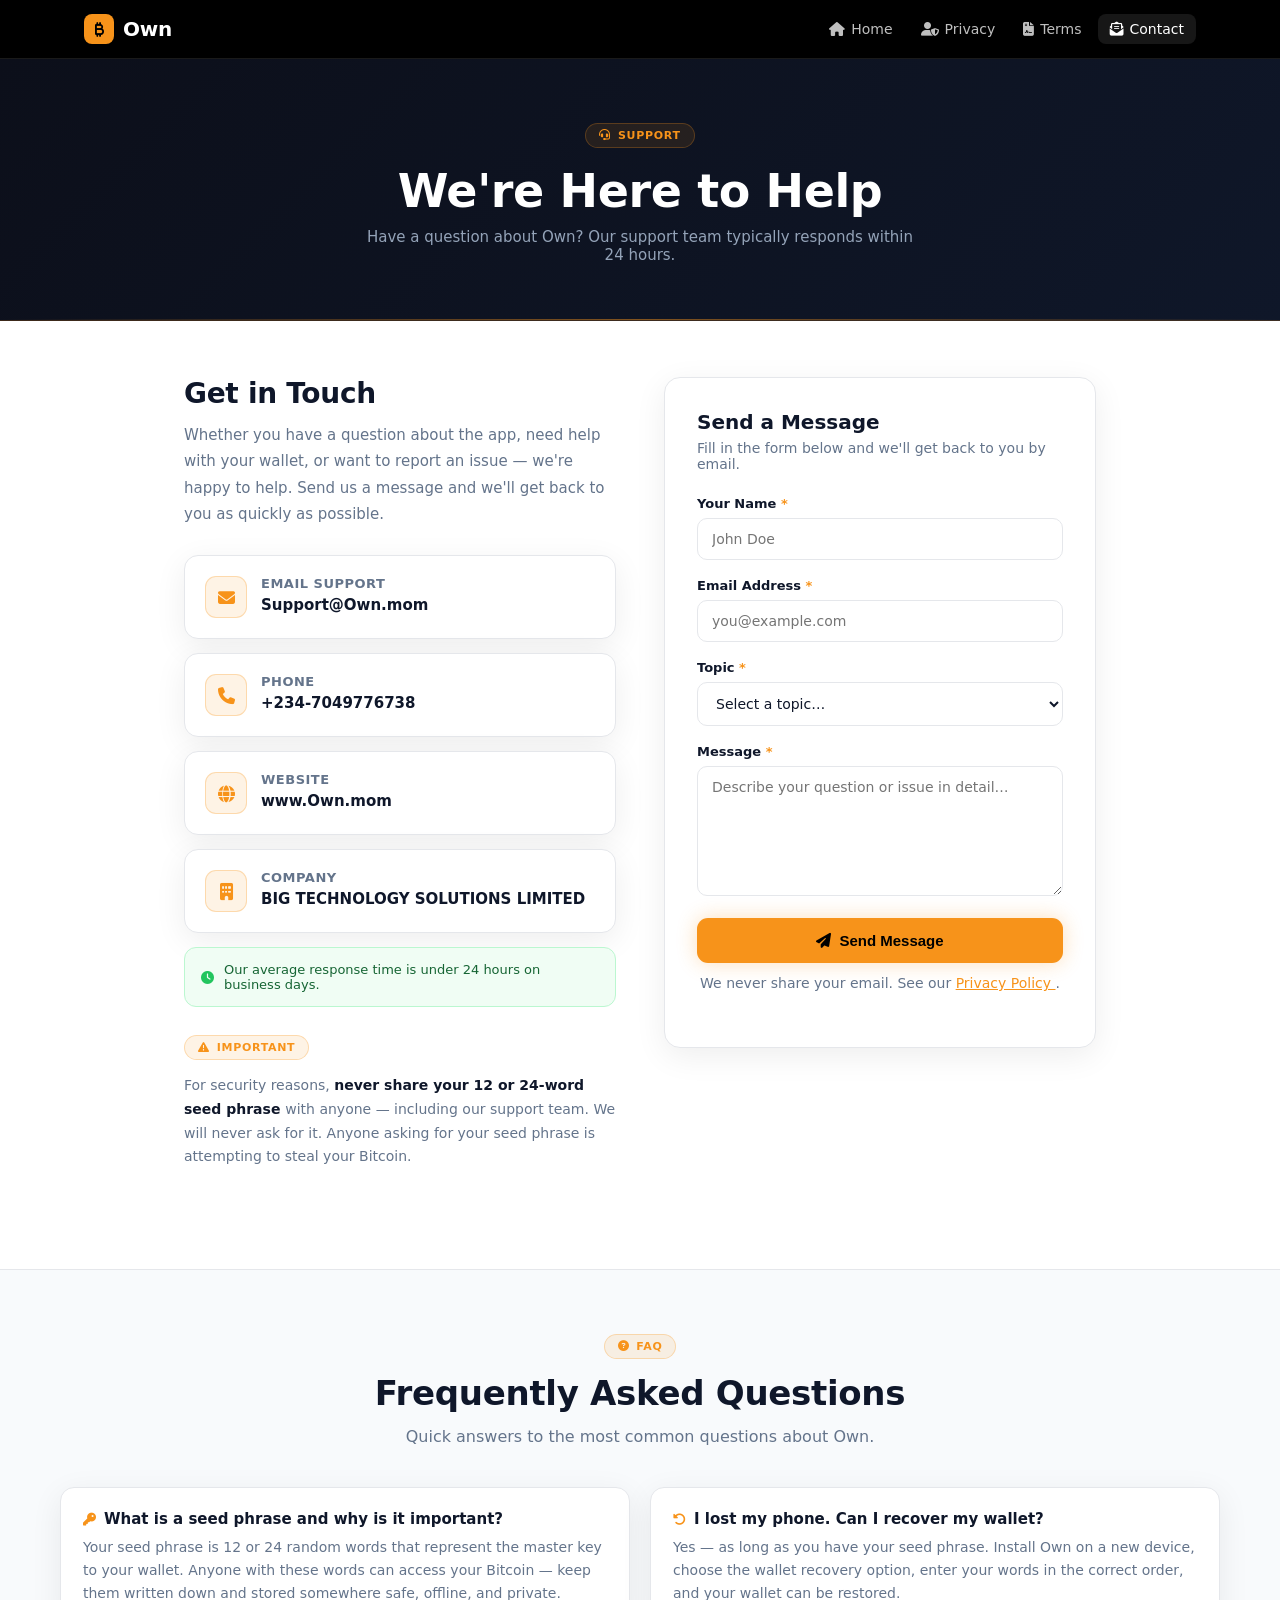
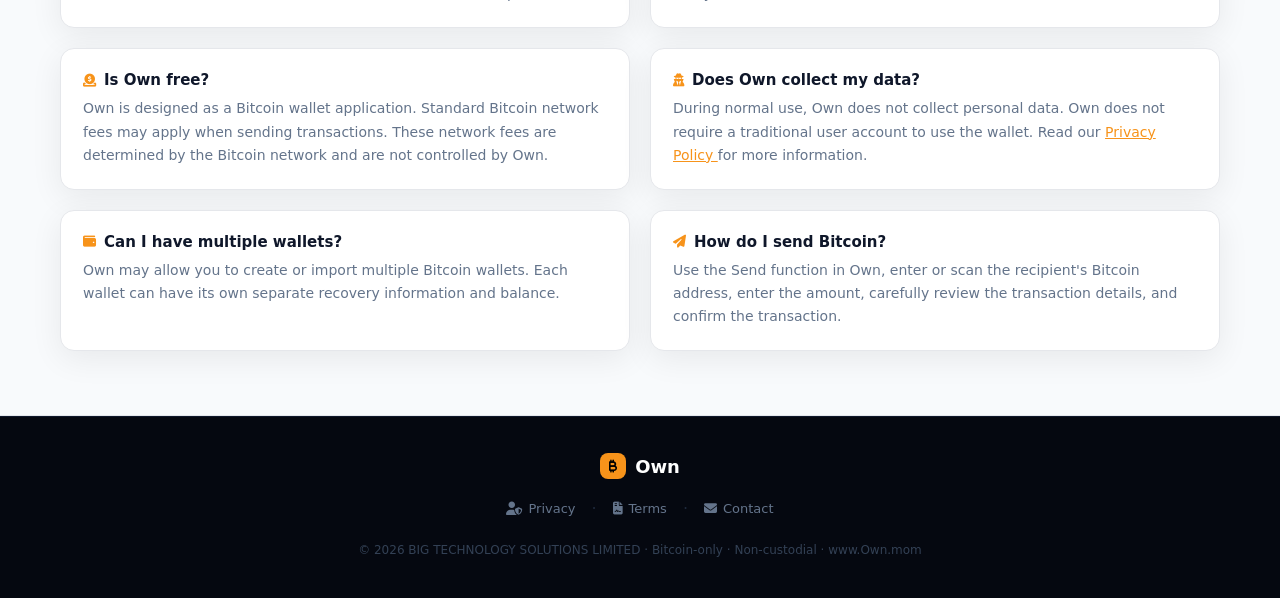
==== commit f065a540: "Update contact.html" ====
--- a/contact.html
+++ b/contact.html
@@ -167,7 +167,8 @@
       background:#fff;
       font-family:inherit;
       transition:border-color .2s,box-shadow .2s;
-      outline:none
+      outline:none;
+      box-sizing:border-box
     }
 
     .form-group input:focus,
@@ -258,24 +259,6 @@
       color:var(--muted);
       line-height:1.65
     }
-
-    #successMsg{
-      display:none;
-      background:#f0fdf4;
-      border:1px solid #86efac;
-      border-radius:12px;
-      padding:18px 20px;
-      text-align:center;
-      color:#166534;
-      font-weight:600;
-      margin-top:16px;
-      font-size:15px
-    }
-
-    #successMsg i{
-      color:#22c55e;
-      margin-right:8px
-    }
   </style>
 </head>
 
@@ -291,7 +274,8 @@
       Own
     </a>
 
-    <div class="hamburger" onclick="document.getElementById('nav').classList.toggle('open')">
+    <div class="hamburger"
+         onclick="document.getElementById('nav').classList.toggle('open')">
       <span></span>
       <span></span>
       <span></span>
@@ -338,7 +322,7 @@
 
 <div class="contact-layout">
 
-  <!-- Left: info -->
+  <!-- LEFT SIDE -->
 
   <div class="contact-info">
 
@@ -351,6 +335,8 @@
     </p>
 
 
+    <!-- EMAIL -->
+
     <div class="info-card">
 
       <div class="info-icon">
@@ -361,14 +347,16 @@
 
         <h4>Email Support</h4>
 
-        <a href="mailto:Suppor@Own.mom">
-          Suppor@Own.mom
+        <a href="mailto:Support@Own.mom">
+          Support@Own.mom
         </a>
 
       </div>
 
     </div>
 
+
+    <!-- PHONE -->
 
     <div class="info-card">
 
@@ -387,6 +375,8 @@
     </div>
 
 
+    <!-- WEBSITE -->
+
     <div class="info-card">
 
       <div class="info-icon">
@@ -397,7 +387,7 @@
 
         <h4>Website</h4>
 
-        <a href="https://www.Own.mom" target="_blank">
+        <a href="https://www.Own.mom" target="_blank" rel="noopener">
           www.Own.mom
         </a>
 
@@ -406,6 +396,8 @@
     </div>
 
 
+    <!-- COMPANY -->
+
     <div class="info-card">
 
       <div class="info-icon">
@@ -423,6 +415,8 @@
     </div>
 
 
+    <!-- RESPONSE TIME -->
+
     <div class="response-note">
 
       <i class="fa-solid fa-clock"></i>
@@ -432,19 +426,26 @@
     </div>
 
 
+    <!-- SECURITY WARNING -->
+
     <div style="margin-top:28px">
 
       <div class="section-tag" style="margin-bottom:14px">
+
         <i class="fa-solid fa-triangle-exclamation"></i>
+
         Important
+
       </div>
 
       <p style="font-size:14px;color:var(--muted);line-height:1.7">
 
         For security reasons,
+
         <strong style="color:var(--ink)">
           never share your 12 or 24-word seed phrase
         </strong>
+
         with anyone — including our support team.
 
         We will never ask for it.
@@ -458,7 +459,7 @@
   </div>
 
 
-  <!-- Right: form -->
+  <!-- RIGHT SIDE -->
 
   <div class="form-card">
 
@@ -471,6 +472,8 @@
 
     <form id="contactForm" onsubmit="submitForm(event)">
 
+      <!-- NAME -->
+
       <div class="form-group">
 
         <label>
@@ -478,6 +481,7 @@
         </label>
 
         <input
+          id="name"
           type="text"
           placeholder="John Doe"
           required
@@ -486,6 +490,8 @@
       </div>
 
 
+      <!-- EMAIL -->
+
       <div class="form-group">
 
         <label>
@@ -493,6 +499,7 @@
         </label>
 
         <input
+          id="email"
           type="email"
           placeholder="you@example.com"
           required
@@ -501,43 +508,45 @@
       </div>
 
 
+      <!-- TOPIC -->
+
       <div class="form-group">
 
         <label>
           Topic <span>*</span>
         </label>
 
-        <select required>
+        <select id="topic" required>
 
           <option value="" disabled selected>
             Select a topic…
           </option>
 
-          <option>
+          <option value="Wallet setup or restore">
             Wallet setup or restore
           </option>
 
-          <option>
+          <option value="Send or receive issue">
             Send or receive issue
           </option>
 
-          <option>
+          <option value="Transaction not showing">
             Transaction not showing
           </option>
 
-          <option>
+          <option value="App crash or bug">
             App crash or bug
           </option>
 
-          <option>
+          <option value="Privacy or security question">
             Privacy or security question
           </option>
 
-          <option>
+          <option value="Feedback or feature request">
             Feedback or feature request
           </option>
 
-          <option>
+          <option value="Other">
             Other
           </option>
 
@@ -545,6 +554,8 @@
 
       </div>
 
+
+      <!-- MESSAGE -->
 
       <div class="form-group">
 
@@ -553,12 +564,15 @@
         </label>
 
         <textarea
+          id="message"
           placeholder="Describe your question or issue in detail…"
           required
         ></textarea>
 
       </div>
 
+
+      <!-- SEND -->
 
       <button
         type="submit"
@@ -577,6 +591,7 @@
         We never share your email.
 
         See our
+
         <a href="privacy.html" style="color:var(--orange)">
           Privacy Policy
         </a>.
@@ -584,15 +599,6 @@
       </p>
 
     </form>
-
-
-    <div id="successMsg">
-
-      <i class="fa-solid fa-circle-check"></i>
-
-      Message sent! We'll reply within 24 hours.
-
-    </div>
 
   </div>
 
@@ -691,11 +697,13 @@
 
         <p>
           During normal use, Own does not collect personal data.
-          Own does not require a traditional user account to use the
-          wallet. Read our
+          Own does not require a traditional user account to use
+          the wallet. Read our
+
           <a href="privacy.html" style="color:var(--orange)">
             Privacy Policy
           </a>
+
           for more information.
         </p>
 
@@ -741,6 +749,8 @@
 </section>
 
 
+<!-- FOOTER -->
+
 <footer>
 
   <a href="index.html" class="foot-logo">
@@ -792,30 +802,102 @@
 
 <script>
 
+  /* Reveal animation */
+
   const obs = new IntersectionObserver(
-    e => {
-      e.forEach(x => {
-        if(x.isIntersecting){
-          x.target.classList.add('visible');
-          obs.unobserve(x.target);
+    entries => {
+
+      entries.forEach(entry => {
+
+        if(entry.isIntersecting){
+
+          entry.target.classList.add('visible');
+
+          obs.unobserve(entry.target);
+
         }
+
       });
+
     },
-    {threshold:.1}
+    {
+      threshold:.1
+    }
   );
+
 
   document
     .querySelectorAll('.reveal')
     .forEach(el => obs.observe(el));
 
 
+  /* Contact form */
+
   function submitForm(e){
 
     e.preventDefault();
 
-    document.getElementById('contactForm').style.display='none';
-
-    document.getElementById('successMsg').style.display='block';
+
+    const name =
+      document.getElementById('name').value.trim();
+
+    const email =
+      document.getElementById('email').value.trim();
+
+    const topic =
+      document.getElementById('topic').value;
+
+    const message =
+      document.getElementById('message').value.trim();
+
+
+    if(!name || !email || !topic || !message){
+
+      return;
+
+    }
+
+
+    const subject =
+      'Own Bitcoin Wallet Support — ' + topic;
+
+
+    const body =
+      'Hello Own Support,%0D%0A%0D%0A' +
+
+      'Name: ' +
+      encodeURIComponent(name) +
+
+      '%0D%0A' +
+
+      'Email: ' +
+      encodeURIComponent(email) +
+
+      '%0D%0A' +
+
+      'Topic: ' +
+      encodeURIComponent(topic) +
+
+      '%0D%0A%0D%0A' +
+
+      'Message:%0D%0A' +
+
+      encodeURIComponent(message) +
+
+      '%0D%0A%0D%0A' +
+
+      'Sent from Own Bitcoin Wallet Support page.';
+
+
+    const mailto =
+      'mailto:Support@Own.mom' +
+      '?subject=' +
+      encodeURIComponent(subject) +
+      '&body=' +
+      body;
+
+
+    window.location.href = mailto;
 
   }
 
